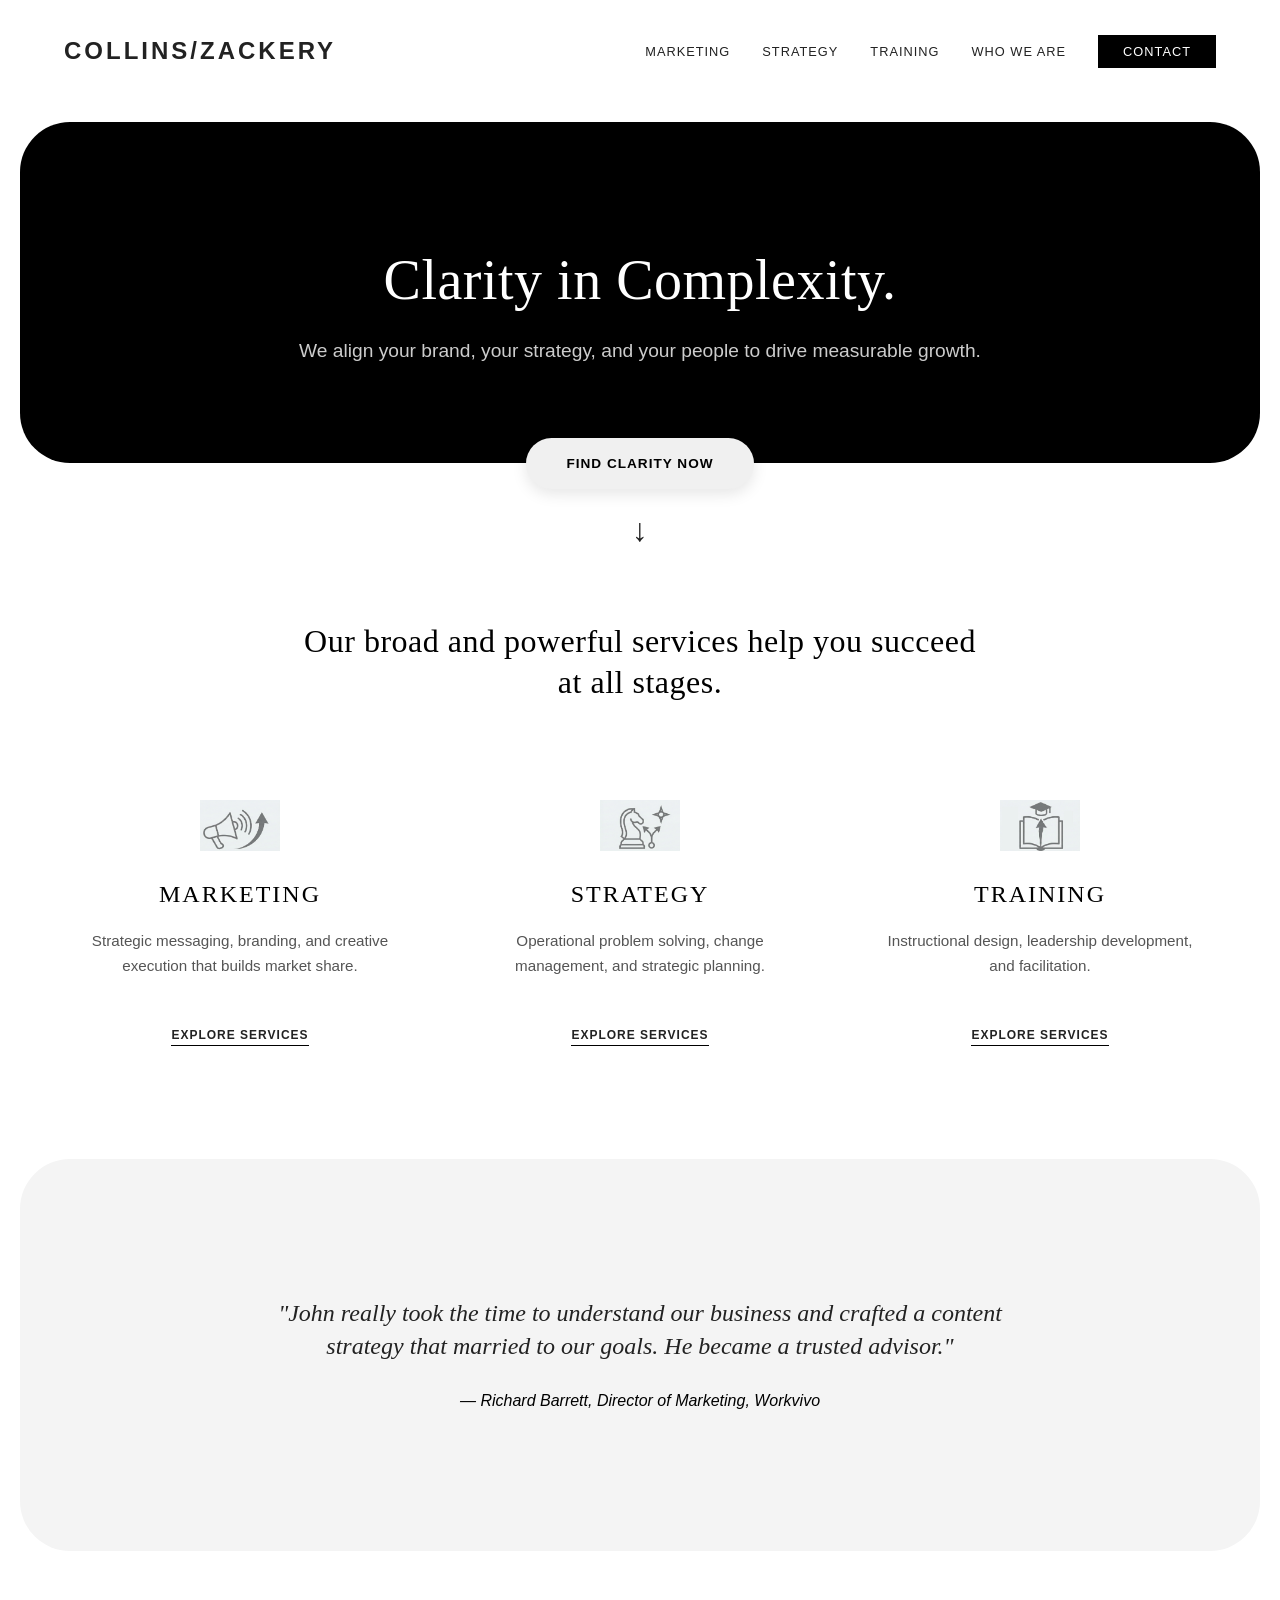
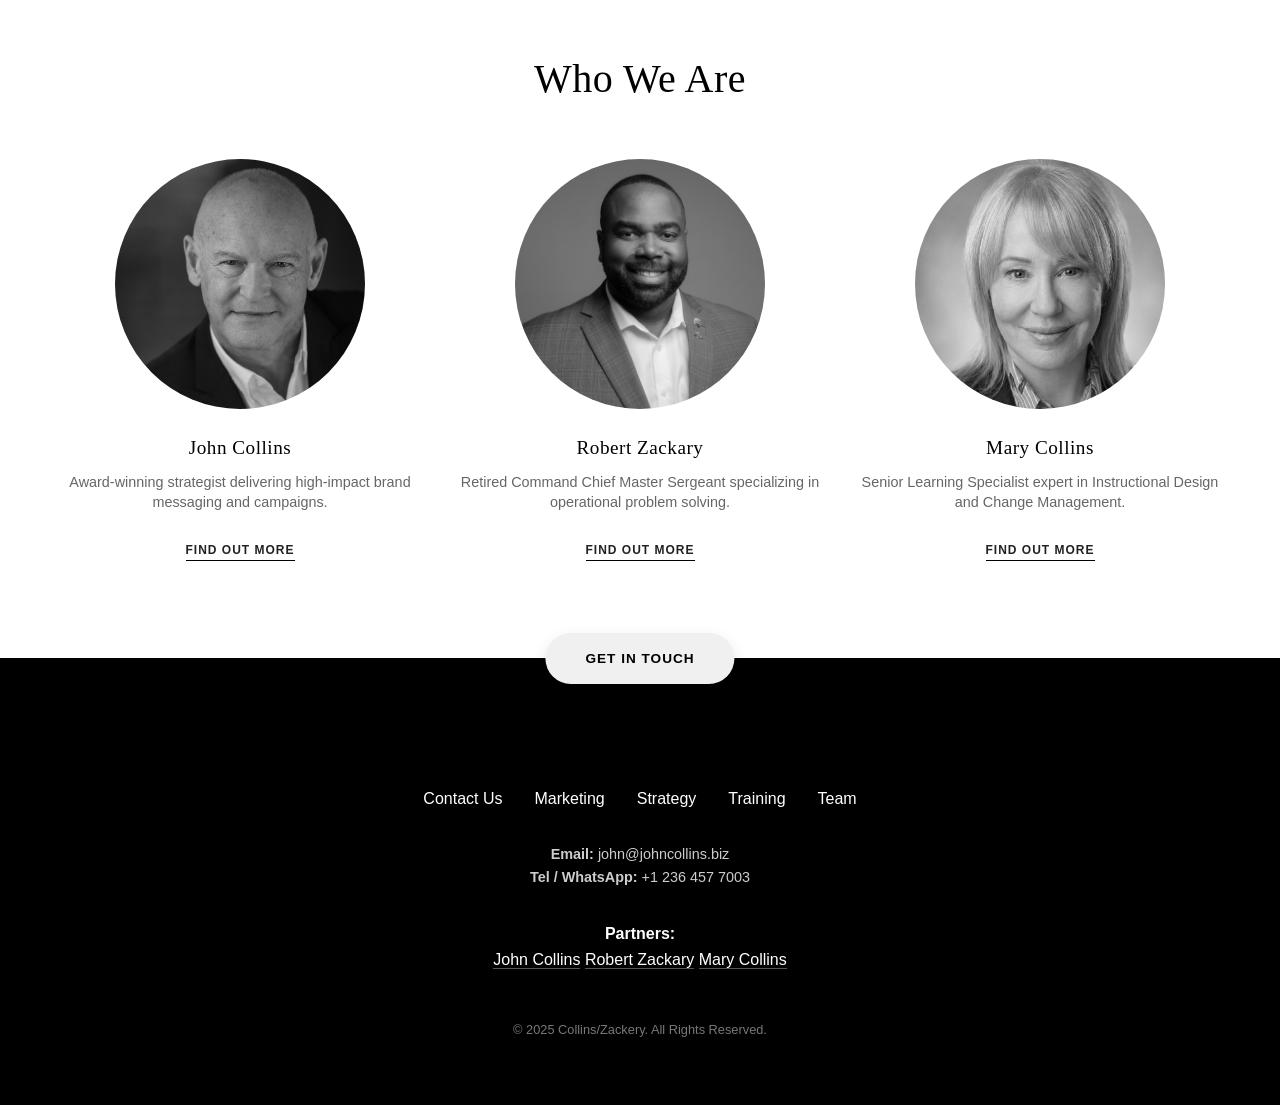
==== index.html @ 4fb25810 "Add files via upload" ====
<!DOCTYPE html>
<html lang="en">
<head>
    <meta charset="UTF-8">
    <meta name="viewport" content="width=device-width, initial-scale=1.0">
    <meta name="description" content="Collins/Zackery aligns your brand, strategy, and people to drive measurable growth. Expert Marketing, Strategy, and Training consultants.">
    <title>Collins/Zackery | Home</title>
    <link rel="stylesheet" href="style.css">
</head>
<body>

    <nav>
        <a href="index.html" class="logo">Collins/Zackery</a>
        <ul class="nav-links">
            <li><a href="marketing.html">Marketing</a></li>
            <li><a href="strategy.html">Strategy</a></li>
            <li><a href="training.html">Training</a></li>
            <li><a href="about.html">Who We Are</a></li>
            <li><a href="contact.html" class="btn-nav">Contact</a></li>
        </ul>
    </nav>

    <main>
        
        <header class="hero">
            <h1>Clarity in Complexity.</h1>
            <p class="hero-sub">We align your brand, your strategy, and your people to drive measurable growth.</p>
        </header>

        <div class="pill-container">
            <div class="pill-divider">Find Clarity Now</div>
            <div class="arrow-down">&darr;</div>
        </div>

        <h3 class="section-intro">Our broad and powerful services help you succeed at all stages.</h3>

        <section class="three-doors">
            <div class="door">
                <img src="marketing icon.jpg" alt="Marketing Services">
                <h3>Marketing</h3>
                <p>Strategic messaging, branding, and creative execution that builds market share.</p>
                <a href="marketing.html" class="btn-link">Explore Services</a>
            </div>
            <div class="door">
                <img src="strategy icon.jpg" alt="Strategic Services">
                <h3>Strategy</h3>
                <p>Operational problem solving, change management, and strategic planning.</p>
                <a href="strategy.html" class="btn-link">Explore Services</a>
            </div>
            <div class="door">
                <img src="training icon.jpg" alt="Training Services">
                <h3>Training</h3>
                <p>Instructional design, leadership development, and facilitation.</p>
                <a href="training.html" class="btn-link">Explore Services</a>
            </div>
        </section>

        <section class="testimonials">
            <div class="testimonial-container">
                <div class="testimonial-slide active">
                    <div class="quote">"John really took the time to understand our business and crafted a content strategy that married to our goals. He became a trusted advisor."</div>
                    <cite>— Richard Barrett, Director of Marketing, Workvivo</cite>
                </div>
                <div class="testimonial-slide">
                    <div class="quote">"John and his team did the impossible... He completed 6 months of work in just a few weeks. FAR beyond our wildest expectations!"</div>
                    <cite>— Stephen Andersen, CEO FGR8</cite>
                </div>
                <div class="testimonial-slide">
                    <div class="quote">"Amazingly effective... presented leadership in ways never explained to me before. I would love to experience it all over again!"</div>
                    <cite>— Justin P., Founder</cite>
                </div>
            </div>
        </section>

        <section class="team-home">
            <h2>Who We Are</h2>
            <div class="team-grid">
                
                <div class="team-member">
                    <img src="john headshot.jpg" alt="John Collins">
                    <h3>John Collins</h3>
                    <p>Award-winning strategist delivering high-impact brand messaging and campaigns.</p>
                    <a href="about.html" class="btn-link">Find out more</a>
                </div>

                <div class="team-member">
                    <img src="zack headshot.png" alt="Robert Zackary">
                    <h3>Robert Zackary</h3>
                    <p>Retired Command Chief Master Sergeant specializing in operational problem solving.</p>
                    <a href="about.html" class="btn-link">Find out more</a>
                </div>

                <div class="team-member">
                    <img src="mary headshot.jpg" alt="Mary Collins">
                    <h3>Mary Collins</h3>
                    <p>Senior Learning Specialist expert in Instructional Design and Change Management.</p>
                    <a href="about.html" class="btn-link">Find out more</a>
                </div>

            </div>
        </section>

        <script>
            let slideIndex = 0;
            const slides = document.querySelectorAll(".testimonial-slide");
            function showSlides() {
                slides.forEach(slide => slide.classList.remove("active"));
                slideIndex++;
                if (slideIndex > slides.length) {slideIndex = 1}
                slides[slideIndex - 1].classList.add("active");
                setTimeout(showSlides, 5000); 
            }
            if(slides.length > 0) { setTimeout(showSlides, 5000); }
        </script>

    </main>

    <div class="footer-wrapper">
        <a href="contact.html" class="pill-divider pill-bottom">Get in Touch</a>
        
        <footer>
            <div class="footer-links">
                <a href="contact.html">Contact Us</a>
                <a href="marketing.html">Marketing</a>
                <a href="strategy.html">Strategy</a>
                <a href="training.html">Training</a>
                <a href="about.html">Team</a>
            </div>

            <div class="contact-info">
                <p><strong>Email:</strong> <a href="mailto:john@johncollins.biz">john@johncollins.biz</a></p>
                <p><strong>Tel / WhatsApp:</strong> +1 236 457 7003</p>
            </div>

            <div class="partners-list">
                <strong>Partners:</strong><br>
                <a href="https://www.linkedin.com/in/iamjdcollins/" target="_blank" rel="noopener noreferrer">John Collins</a>
                <a href="https://www.linkedin.com/in/robertlzackeryiii/" target="_blank" rel="noopener noreferrer">Robert Zackary</a>
                <a href="https://www.linkedin.com/in/collins4learning/" target="_blank" rel="noopener noreferrer">Mary Collins</a>
            </div>

            <p class="copyright">&copy; 2025 Collins/Zackery. All Rights Reserved.</p>
        </footer>
    </div>

</body>
</html>
---- style.css ----
/* COLLINS | ZACKERY - UPDATED DESIGN */

/* 1. Base Styles */
* { box-sizing: border-box; margin: 0; padding: 0; }
body {
    font-family: 'Helvetica Neue', Helvetica, Arial, sans-serif;
    color: #222;
    background-color: #fff;
    line-height: 1.6;
    font-weight: 300;
}
h1, h2, h3, h4 {
    font-family: 'Didot', 'Bodoni MT', serif;
    font-weight: 400;
    color: #000;
    margin-bottom: 1rem;
    letter-spacing: 0.5px;
}
a { text-decoration: none; color: inherit; transition: opacity 0.3s; }
a:hover { opacity: 0.6; }
img { max-width: 100%; display: block; }
ul { list-style: none; }

/* 2. Navigation */
nav {
    display: flex;
    justify-content: space-between;
    align-items: center;
    padding: 2rem 5%;
    background: #fff;
}
.logo { font-size: 1.5rem; letter-spacing: 3px; font-weight: 600; text-transform: uppercase; }
.nav-links { display: flex; gap: 2rem; align-items: center; }
.nav-links a { text-transform: uppercase; font-size: 0.8rem; letter-spacing: 1px; }
.btn-nav { 
    border: 1px solid #000; 
    padding: 0.5rem 1.5rem; 
    background: #000; 
    color: #fff !important; 
}

/* 3. Hero Sections */
.hero {
    padding: 8rem 5% 6rem;
    text-align: center;
    background: #000;
    color: #fff;
    border-radius: 50px;
    margin: 20px 20px 0 20px; /* Removed bottom margin to let pill overlap */
    position: relative;
    z-index: 1;
}
.hero h1 { 
    font-size: 3.5rem; 
    line-height: 1.1; 
    margin-bottom: 1.5rem; 
    color: #fff; 
}
.hero-sub { 
    font-size: 1.2rem; 
    color: #ccc; 
    max-width: 700px; 
    margin: 0 auto; 
}

/* 4. Pill Dividers & Arrow */
.pill-container {
    display: flex;
    flex-direction: column;
    align-items: center;
    margin-top: -25px; /* Pulls the whole container up to straddle the line */
    margin-bottom: 4rem;
    position: relative;
    z-index: 10;
}

.pill-divider {
    background-color: #f0f0f0;
    color: #000;
    font-weight: 700;
    text-transform: uppercase;
    font-size: 0.85rem;
    letter-spacing: 1px;
    padding: 15px 40px;
    border-radius: 50px;
    display: inline-block; 
    box-shadow: 0 5px 15px rgba(0,0,0,0.1);
}

.arrow-down {
    font-size: 2rem;
    color: #222;
    margin-top: 1rem;
    animation: bounce 2s infinite;
}

@keyframes bounce {
    0%, 20%, 50%, 80%, 100% {transform: translateY(0);}
    40% {transform: translateY(-5px);}
    60% {transform: translateY(-3px);}
}

/* 5. Section Intro Line */
.section-intro {
    text-align: center;
    font-size: 2rem; 
    font-family: 'Didot', 'Bodoni MT', serif;
    margin: 0 auto 5rem;
    max-width: 800px;
    padding: 0 5%;
    line-height: 1.3;
}

/* 6. Three Doors (Home) */
.three-doors {
    display: grid;
    grid-template-columns: repeat(3, 1fr);
    gap: 40px; /* Increased gap for better spacing */
    margin: 4rem auto 6rem;
    max-width: 1200px;
    padding: 0 20px;
}
.door {
    background: #fff;
    padding: 1rem;
    text-align: center;
}
.door img {
    margin: 0 auto 1.5rem auto; 
    max-width: 80px; 
    opacity: 0.8;
}
.door h3 { font-size: 1.5rem; text-transform: uppercase; letter-spacing: 2px; margin-bottom: 1rem; }
.door p { font-size: 0.95rem; color: #555; margin-bottom: 2rem; min-height: 60px; }
.btn-link { 
    text-transform: uppercase; font-size: 0.75rem; font-weight: 700; letter-spacing: 1px; 
    border-bottom: 1px solid #000; padding-bottom: 3px; 
}

/* 7. Content Layouts (Service Pages) */
.page-container { max-width: 1100px; margin: 0 auto; padding: 4rem 5%; }
.service-section { 
    display: grid; grid-template-columns: 1fr 1fr; gap: 4rem; margin-bottom: 6rem; align-items: center; 
}
.service-text h2 { font-size: 2.2rem; margin-bottom: 1.5rem; }
.service-list li {
    margin-bottom: 0.8rem; padding-left: 1.5rem; position: relative;
}
.service-list li::before {
    content: "—"; position: absolute; left: 0; color: #999;
}

/* 8. Testimonials */
.testimonials { 
    background: #f4f4f4; 
    color: #000; 
    padding: 6rem 5%; 
    text-align: center; 
    position: relative; 
    border-radius: 50px; 
    margin: 40px 20px 6rem 20px; 
}
.testimonial-container { max-width: 800px; margin: 0 auto; min-height: 200px; display: flex; align-items: center; justify-content: center; }
.testimonial-slide { display: none; animation: fadeEffect 1s; }
.testimonial-slide.active { display: block; }
.quote { font-size: 1.5rem; font-family: 'Didot', serif; margin-bottom: 1.5rem; font-style: italic; line-height: 1.4; color: #222; }
.cite { font-size: 0.8rem; text-transform: uppercase; letter-spacing: 2px; opacity: 0.7; display: block; margin-top: 1rem; color: #000; }

@keyframes fadeEffect {
    from {opacity: 0;} to {opacity: 1;}
}

/* 9. Team Preview Section (Home) */
.team-home {
    text-align: center;
    max-width: 1200px;
    margin: 0 auto 4rem;
    padding: 0 20px;
}
.team-home h2 { font-size: 2.5rem; margin-bottom: 3rem; }
.team-grid {
    display: grid;
    grid-template-columns: repeat(3, 1fr);
    gap: 40px;
}
.team-member { text-align: center; }
.team-member img {
    margin: 0 auto 1.5rem;
    height: 250px; /* Fixed height for consistency */
    width: 250px;
    object-fit: cover;
    border-radius: 50%; /* Circular images */
    filter: grayscale(100%); /* Elegant B&W look */
}
.team-member h3 { font-size: 1.2rem; margin-bottom: 0.5rem; }
.team-member p { font-size: 0.9rem; color: #666; margin-bottom: 1.5rem; line-height: 1.4; }

/* 10. Contact Page Form */
.contact-hero { text-align: center; margin-bottom: 3rem; }
.contact-form { max-width: 600px; margin: 0 auto; }
.form-group { margin-bottom: 1.5rem; }
.form-group label { display: block; margin-bottom: 0.5rem; font-size: 0.8rem; text-transform: uppercase; letter-spacing: 1px; }
.form-group input, .form-group textarea {
    width: 100%; padding: 1rem; border: 1px solid #ddd; font-family: inherit; font-size: 1rem;
}
.form-group textarea { height: 150px; resize: vertical; }
.btn-submit {
    background: #000; color: #fff; border: none; padding: 1rem 3rem; cursor: pointer;
    text-transform: uppercase; letter-spacing: 2px; font-size: 0.9rem; transition: background 0.3s;
}
.btn-submit:hover { background: #333; }

/* 11. Footer & Bottom Pill */
/* Container to hold pill and footer together */
.footer-wrapper {
    position: relative;
    margin-top: 6rem;
}
.pill-bottom {
    position: absolute;
    top: -25px; /* Pulls it up exactly half its height */
    left: 50%;
    transform: translateX(-50%);
    z-index: 10;
}
footer { 
    padding: 6rem 5% 4rem; /* Increased top padding to clear pill */
    background: #000; 
    color: #fff; 
    text-align: center; 
}
.footer-links { display: flex; justify-content: center; gap: 2rem; margin: 2rem 0; }
.footer-links a { color: #fff; }
.contact-info { margin: 2rem 0; font-size: 0.9rem; color: #ccc; }
.partners-list a { color: #fff; border-bottom: 1px solid #555; }
.copyright { font-size: 0.8rem; color: #777; margin-top: 3rem; }

/* Mobile */
@media (max-width: 768px) {
    .hero h1 { font-size: 2.5rem; }
    .three-doors, .service-section, .team-grid { grid-template-columns: 1fr; }
    nav { flex-direction: column; padding: 1rem; }
    .nav-links { display: flex; flex-direction: column; gap: 1rem; margin-top: 1rem; width: 100%; text-align: center; }
    .pill-divider { padding: 12px 30px; font-size: 0.75rem; }
    .hero { margin: 20px 10px 0 10px; }
}
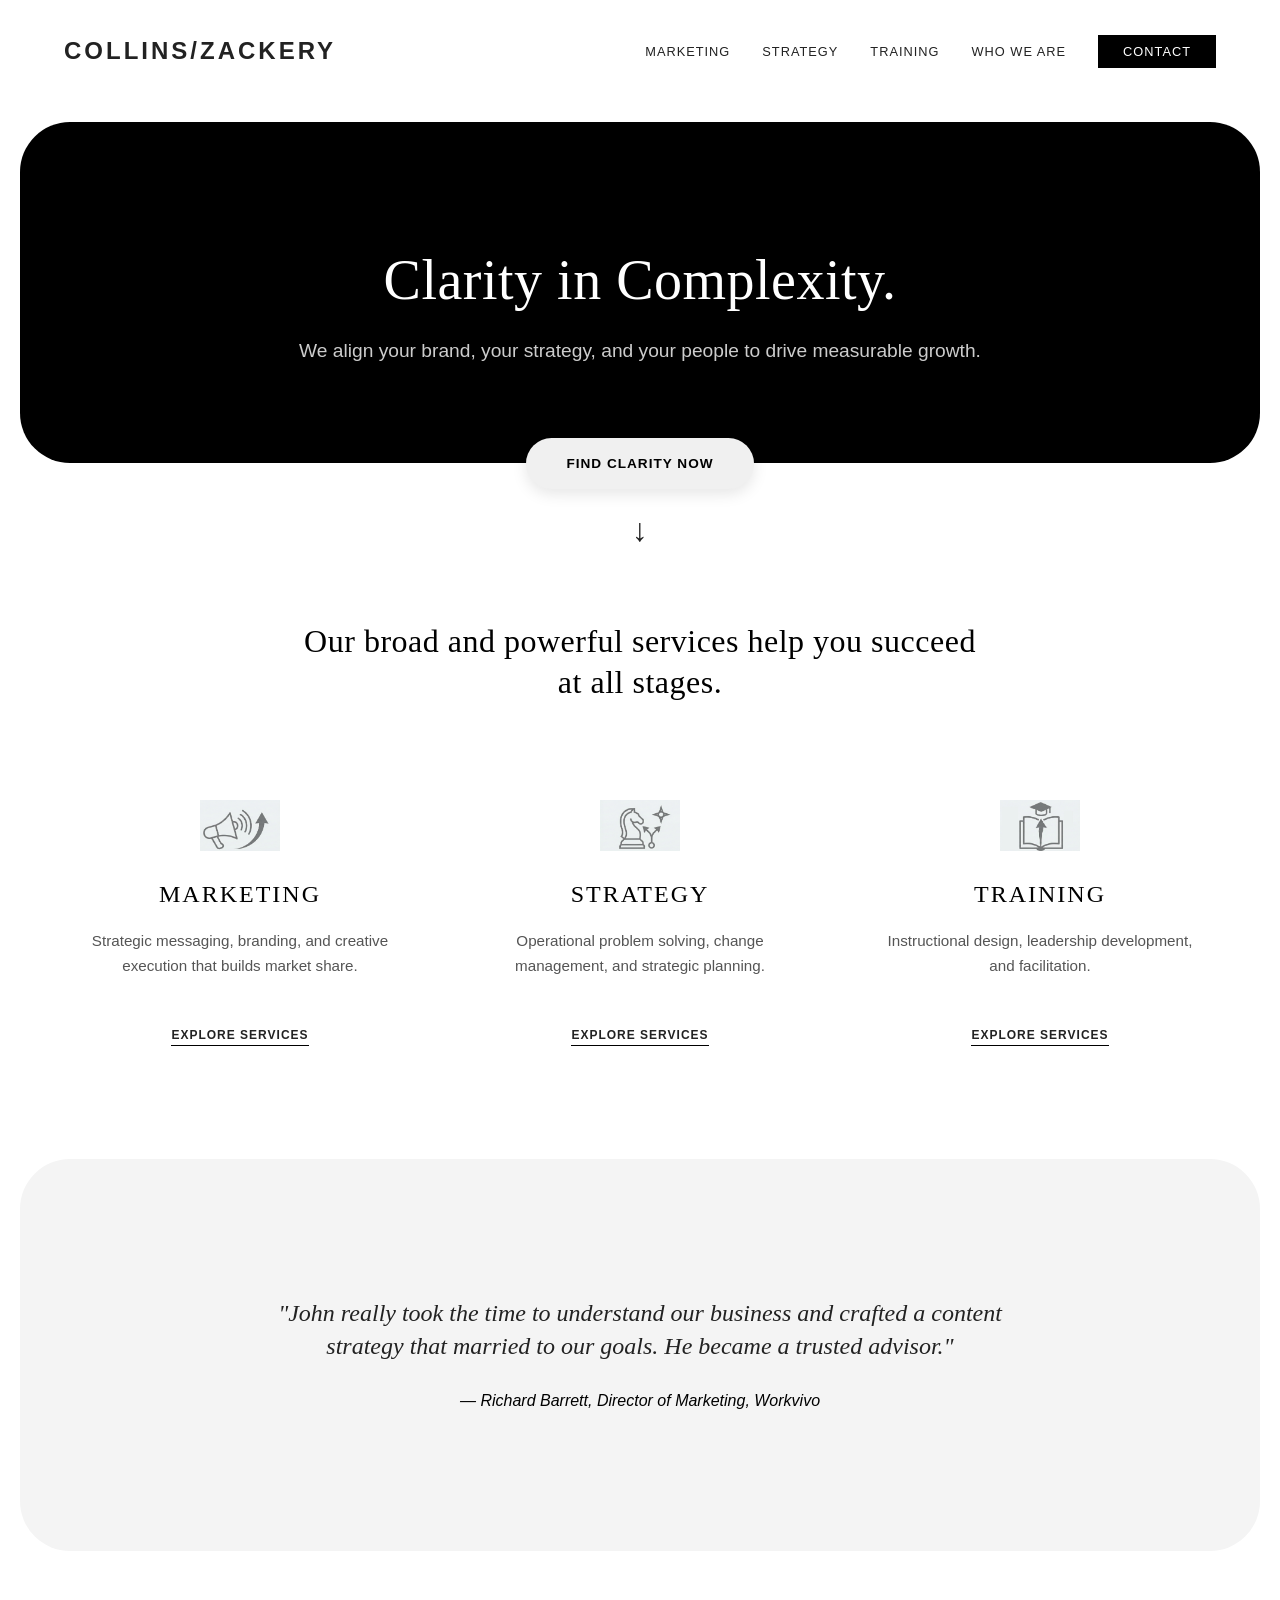
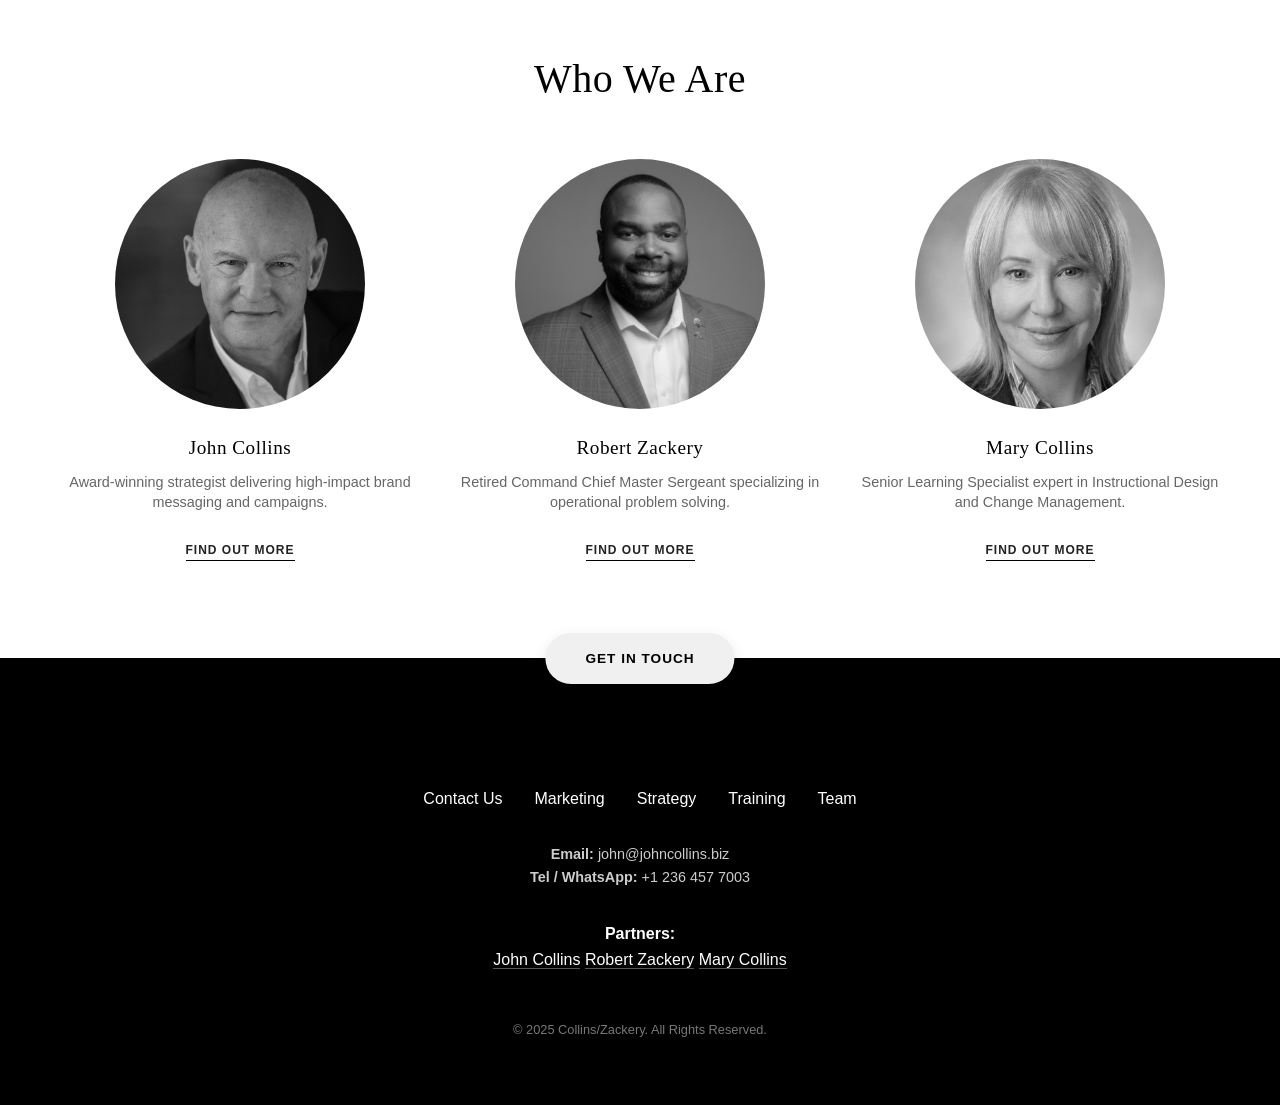
==== commit 06b0b6ce: "Add files via upload" ====
--- a/index.html
+++ b/index.html
@@ -84,8 +84,8 @@
                 </div>
 
                 <div class="team-member">
-                    <img src="zack headshot.png" alt="Robert Zackary">
-                    <h3>Robert Zackary</h3>
+                    <img src="zack headshot.png" alt="Robert Zackery">
+                    <h3>Robert Zackery</h3>
                     <p>Retired Command Chief Master Sergeant specializing in operational problem solving.</p>
                     <a href="about.html" class="btn-link">Find out more</a>
                 </div>
@@ -135,7 +135,7 @@
             <div class="partners-list">
                 <strong>Partners:</strong><br>
                 <a href="https://www.linkedin.com/in/iamjdcollins/" target="_blank" rel="noopener noreferrer">John Collins</a>
-                <a href="https://www.linkedin.com/in/robertlzackeryiii/" target="_blank" rel="noopener noreferrer">Robert Zackary</a>
+                <a href="https://www.linkedin.com/in/robertlzackeryiii/" target="_blank" rel="noopener noreferrer">Robert Zackery</a>
                 <a href="https://www.linkedin.com/in/collins4learning/" target="_blank" rel="noopener noreferrer">Mary Collins</a>
             </div>
 
--- a/style.css
+++ b/style.css
@@ -45,8 +45,8 @@
     text-align: center;
     background: #000;
     color: #fff;
-    border-radius: 50px;
-    margin: 20px 20px 0 20px; /* Removed bottom margin to let pill overlap */
+    border-radius: 50px; /* Rounded Corners */
+    margin: 20px 20px 0 20px;
     position: relative;
     z-index: 1;
 }
@@ -68,7 +68,7 @@
     display: flex;
     flex-direction: column;
     align-items: center;
-    margin-top: -25px; /* Pulls the whole container up to straddle the line */
+    margin-top: -25px;
     margin-bottom: 4rem;
     position: relative;
     z-index: 10;
@@ -115,7 +115,7 @@
 .three-doors {
     display: grid;
     grid-template-columns: repeat(3, 1fr);
-    gap: 40px; /* Increased gap for better spacing */
+    gap: 40px;
     margin: 4rem auto 6rem;
     max-width: 1200px;
     padding: 0 20px;
@@ -150,15 +150,15 @@
     content: "—"; position: absolute; left: 0; color: #999;
 }
 
-/* 8. Testimonials */
+/* 8. Testimonials (UPDATED: Rounded Corners) */
 .testimonials { 
     background: #f4f4f4; 
     color: #000; 
     padding: 6rem 5%; 
     text-align: center; 
     position: relative; 
-    border-radius: 50px; 
-    margin: 40px 20px 6rem 20px; 
+    border-radius: 50px; /* MATCHES HERO */
+    margin: 40px 20px 6rem 20px; /* Margins ensure corners are visible */
 }
 .testimonial-container { max-width: 800px; margin: 0 auto; min-height: 200px; display: flex; align-items: center; justify-content: center; }
 .testimonial-slide { display: none; animation: fadeEffect 1s; }
@@ -186,11 +186,11 @@
 .team-member { text-align: center; }
 .team-member img {
     margin: 0 auto 1.5rem;
-    height: 250px; /* Fixed height for consistency */
+    height: 250px;
     width: 250px;
     object-fit: cover;
-    border-radius: 50%; /* Circular images */
-    filter: grayscale(100%); /* Elegant B&W look */
+    border-radius: 50%;
+    filter: grayscale(100%);
 }
 .team-member h3 { font-size: 1.2rem; margin-bottom: 0.5rem; }
 .team-member p { font-size: 0.9rem; color: #666; margin-bottom: 1.5rem; line-height: 1.4; }
@@ -211,20 +211,19 @@
 .btn-submit:hover { background: #333; }
 
 /* 11. Footer & Bottom Pill */
-/* Container to hold pill and footer together */
 .footer-wrapper {
     position: relative;
     margin-top: 6rem;
 }
 .pill-bottom {
     position: absolute;
-    top: -25px; /* Pulls it up exactly half its height */
+    top: -25px;
     left: 50%;
     transform: translateX(-50%);
     z-index: 10;
 }
 footer { 
-    padding: 6rem 5% 4rem; /* Increased top padding to clear pill */
+    padding: 6rem 5% 4rem;
     background: #000; 
     color: #fff; 
     text-align: center; 
@@ -242,5 +241,7 @@
     nav { flex-direction: column; padding: 1rem; }
     .nav-links { display: flex; flex-direction: column; gap: 1rem; margin-top: 1rem; width: 100%; text-align: center; }
     .pill-divider { padding: 12px 30px; font-size: 0.75rem; }
+    /* Ensure margins on mobile allow rounding to be visible */
     .hero { margin: 20px 10px 0 10px; }
+    .testimonials { margin: 40px 10px 6rem 10px; }
 }
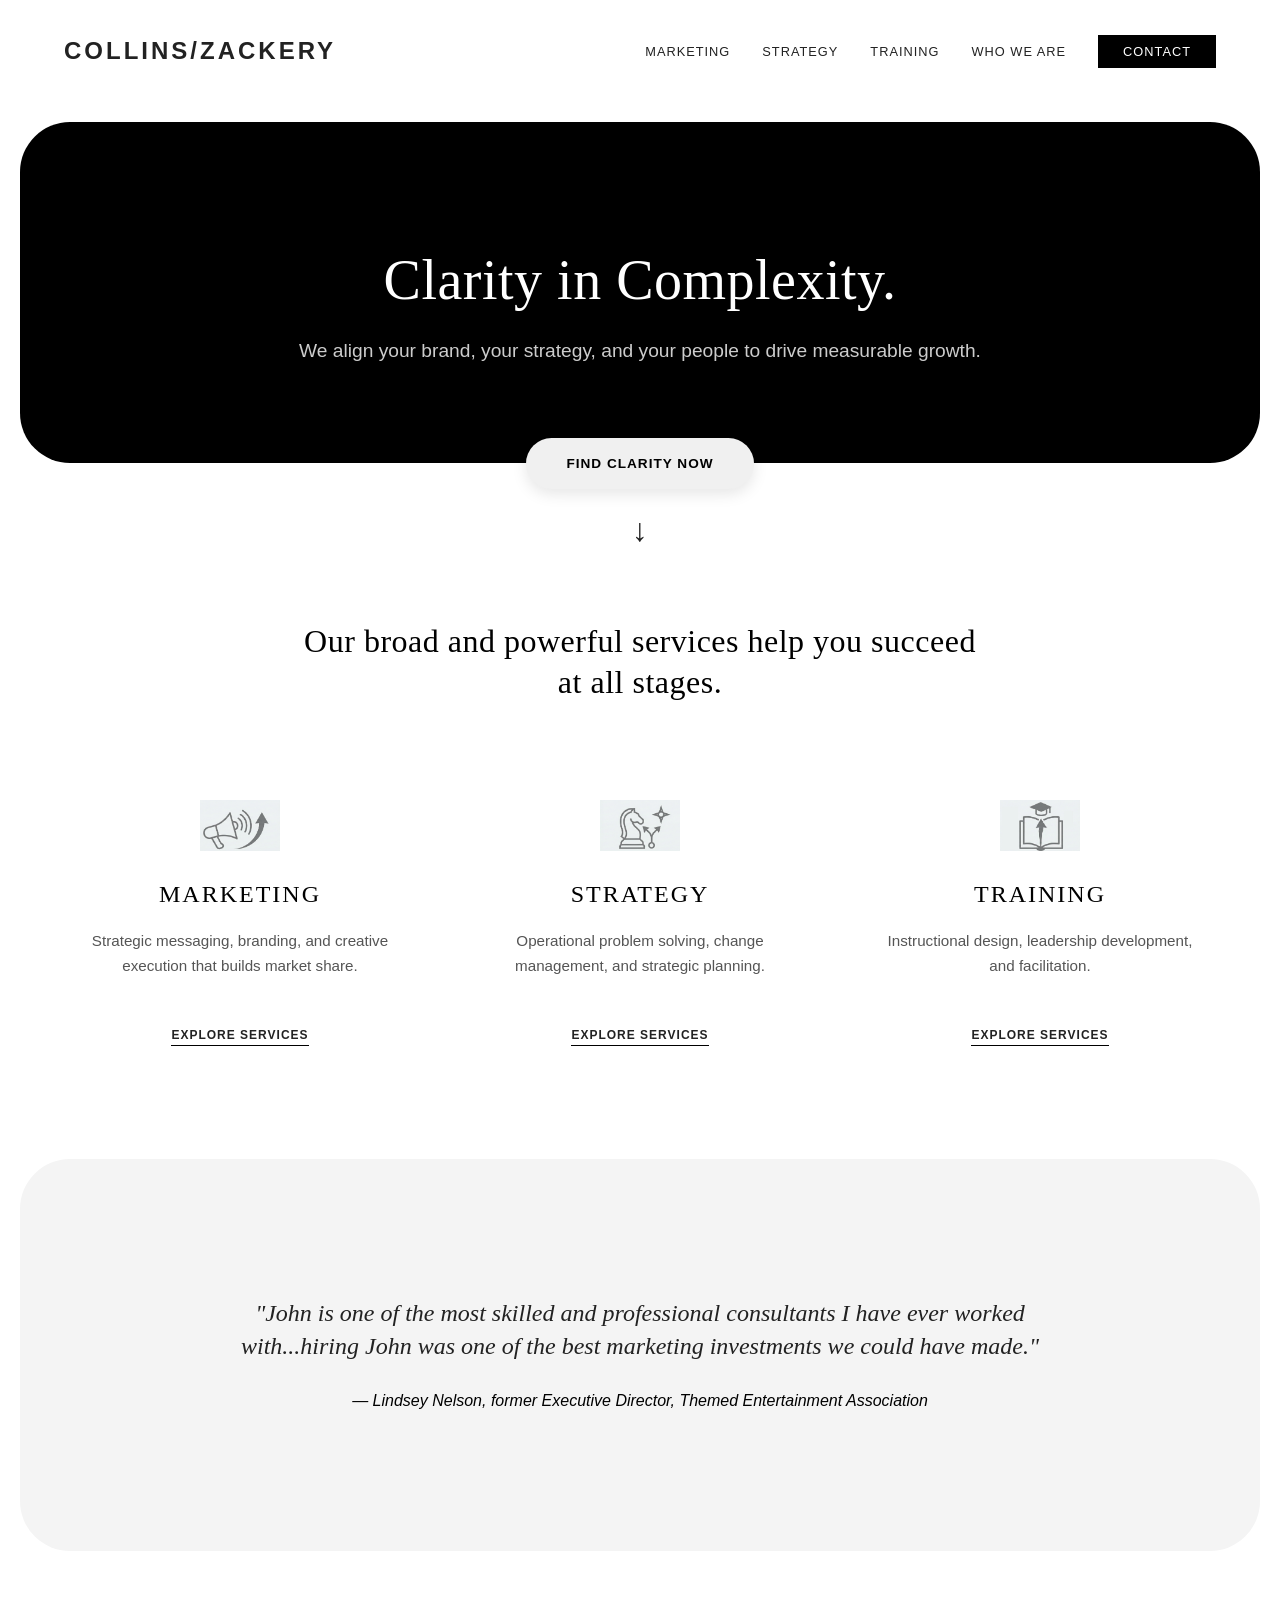
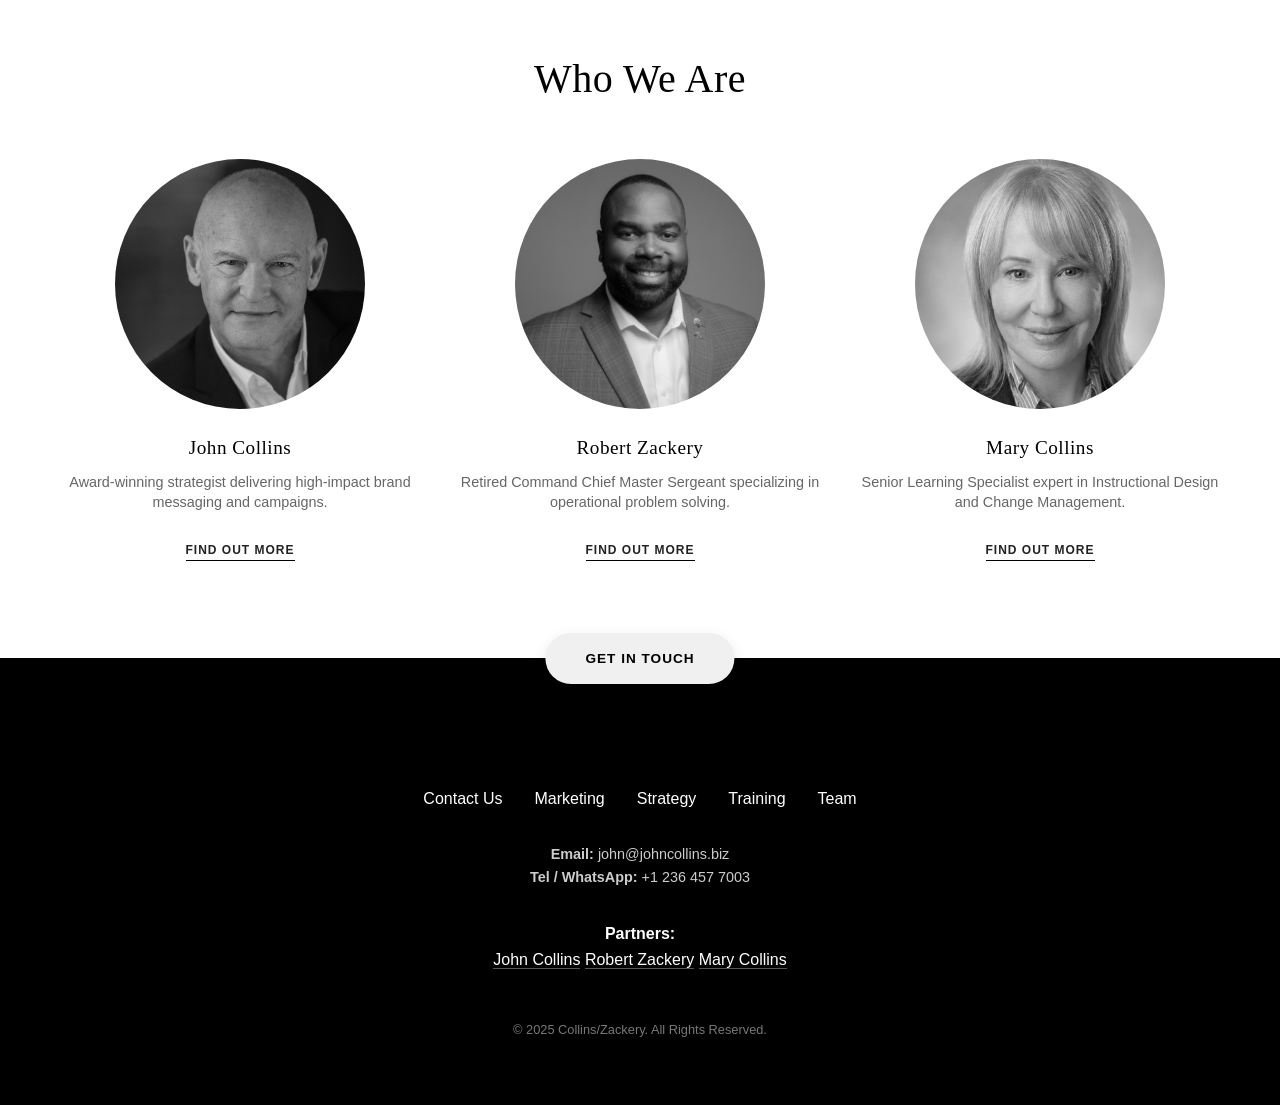
==== commit 0f3bc1f8: "Add files via upload" ====
--- a/index.html
+++ b/index.html
@@ -58,17 +58,54 @@
         <section class="testimonials">
             <div class="testimonial-container">
                 <div class="testimonial-slide active">
-                    <div class="quote">"John really took the time to understand our business and crafted a content strategy that married to our goals. He became a trusted advisor."</div>
-                    <cite>— Richard Barrett, Director of Marketing, Workvivo</cite>
+                    <div class="quote">"John is one of the most skilled and professional consultants I have ever worked with...hiring John was one of the best marketing investments we could have made."</div>
+                    <cite>— Lindsey Nelson, former Executive Director, Themed Entertainment Association</cite>
                 </div>
                 <div class="testimonial-slide">
-                    <div class="quote">"John and his team did the impossible... He completed 6 months of work in just a few weeks. FAR beyond our wildest expectations!"</div>
+                    <div class="quote">"John and his team did the impossible for us on our branding and launch of FGR8 for IAAPA 2024. He literally completed 6 months of work in just a few weeks, and not only did we hit our targets, but he provided us an AMAZING brand identity and logo - far beyond our wildest expectations!"</div>
                     <cite>— Stephen Andersen, CEO FGR8</cite>
                 </div>
                 <div class="testimonial-slide">
                     <div class="quote">"Amazingly effective... presented leadership in ways never explained to me before. I would love to experience it all over again!"</div>
                     <cite>— Justin P., Founder</cite>
                 </div>
+<div class="testimonial-slide">
+                    <div class="quote">"John's involvement was by far the best investment in our entire brand facelift process."</div>
+                    <cite>— Lars Hartmann, Chief Sales & Creative Officer, HUSS Rides</cite>
+                </div>
+<div class="testimonial-slide">
+                    <div class="quote">"John led several day-long sessions with my team and encouraged us to think bigger about what the Technifex brand and companies stand for ... John was truly inspirational throughout the process." </div>
+                    <cite>— Monty Lunde, Founder/CEO, Technifex</cite>
+                </div>
+<div class="testimonial-slide">
+                    <div class="quote">"Working with John has been an absolute game-changer for our business...we couldn't be happier with the impact he's had on our growth in the Waterpark industry."</div>
+                    <cite>— Tyler Brown, former VP Waterpark Construction, CSM Waterworks</cite>
+                </div>
+<div class="testimonial-slide">
+                    <div class="quote">"A remarkably sharp, fast and witty thinker & strategist, John adds immense value to any business in the entertainment industry and beyond!"</div>
+                    <cite>— Stefan Zwanzger, Founder/Theme Park Guy, themeparX</cite>
+                </div>
+<div class="testimonial-slide">
+                    <div class="quote">"Working with John was a great experience. His efficient approach resulted in strategic messaging that was tailor made for us. We are very pleased with the outcome and would do it again."</div>
+                    <cite>— Roman Rothe, Technical Director, RES Rides</cite>
+                </div>
+<div class="testimonial-slide">
+                    <div class="quote">"I worked with John back at Newbridge and again while I was Chief Product and Marketing Officer at an Ottawa based eHealth company and he is one of the most creative marketing professionals I have ever worked with. I would recommend John to anyone who wants to sort out their marketing (strategic and tactical)."</div>
+                    <cite>— Chad Holliday, VP Product SaaS, CXO Advisor</cite>
+                </div>
+<div class="testimonial-slide">
+                    <div class="quote">"John has been an invaluable asset in shaping our company's marketing strategy, consistently bringing innovative ideas and a fresh perspective to the table. His expertise doesn't stop there—he has also played a pivotal role in crafting and implementing effective commercial strategies for our clients, ensuring their success and growth."</div>
+                    <cite>— Mark Wijman, Managing Director, AEDP</cite>
+                </div>
+<div class="testimonial-slide">
+                    <div class="quote">"John is willing to think big and go beyond the brief to come up with new and interesting approaches to challenges, and has a strong, innate understanding of business, technology and strategy."</div>
+                    <cite>— Robert Hyams, VP Creative, McMillan</cite>
+                </div>
+<div class="testimonial-slide">
+                    <div class="quote">"John Collins has proven to be not only super strategic and a great stylist, he is very fast, accurate and dependable. I almost hate to write this testimonial because I want him all to myself!"</div>
+                    <cite>— Janet Slavin, Business Development, Canadian Construction Association</cite>
+                </div>
+
             </div>
         </section>
 
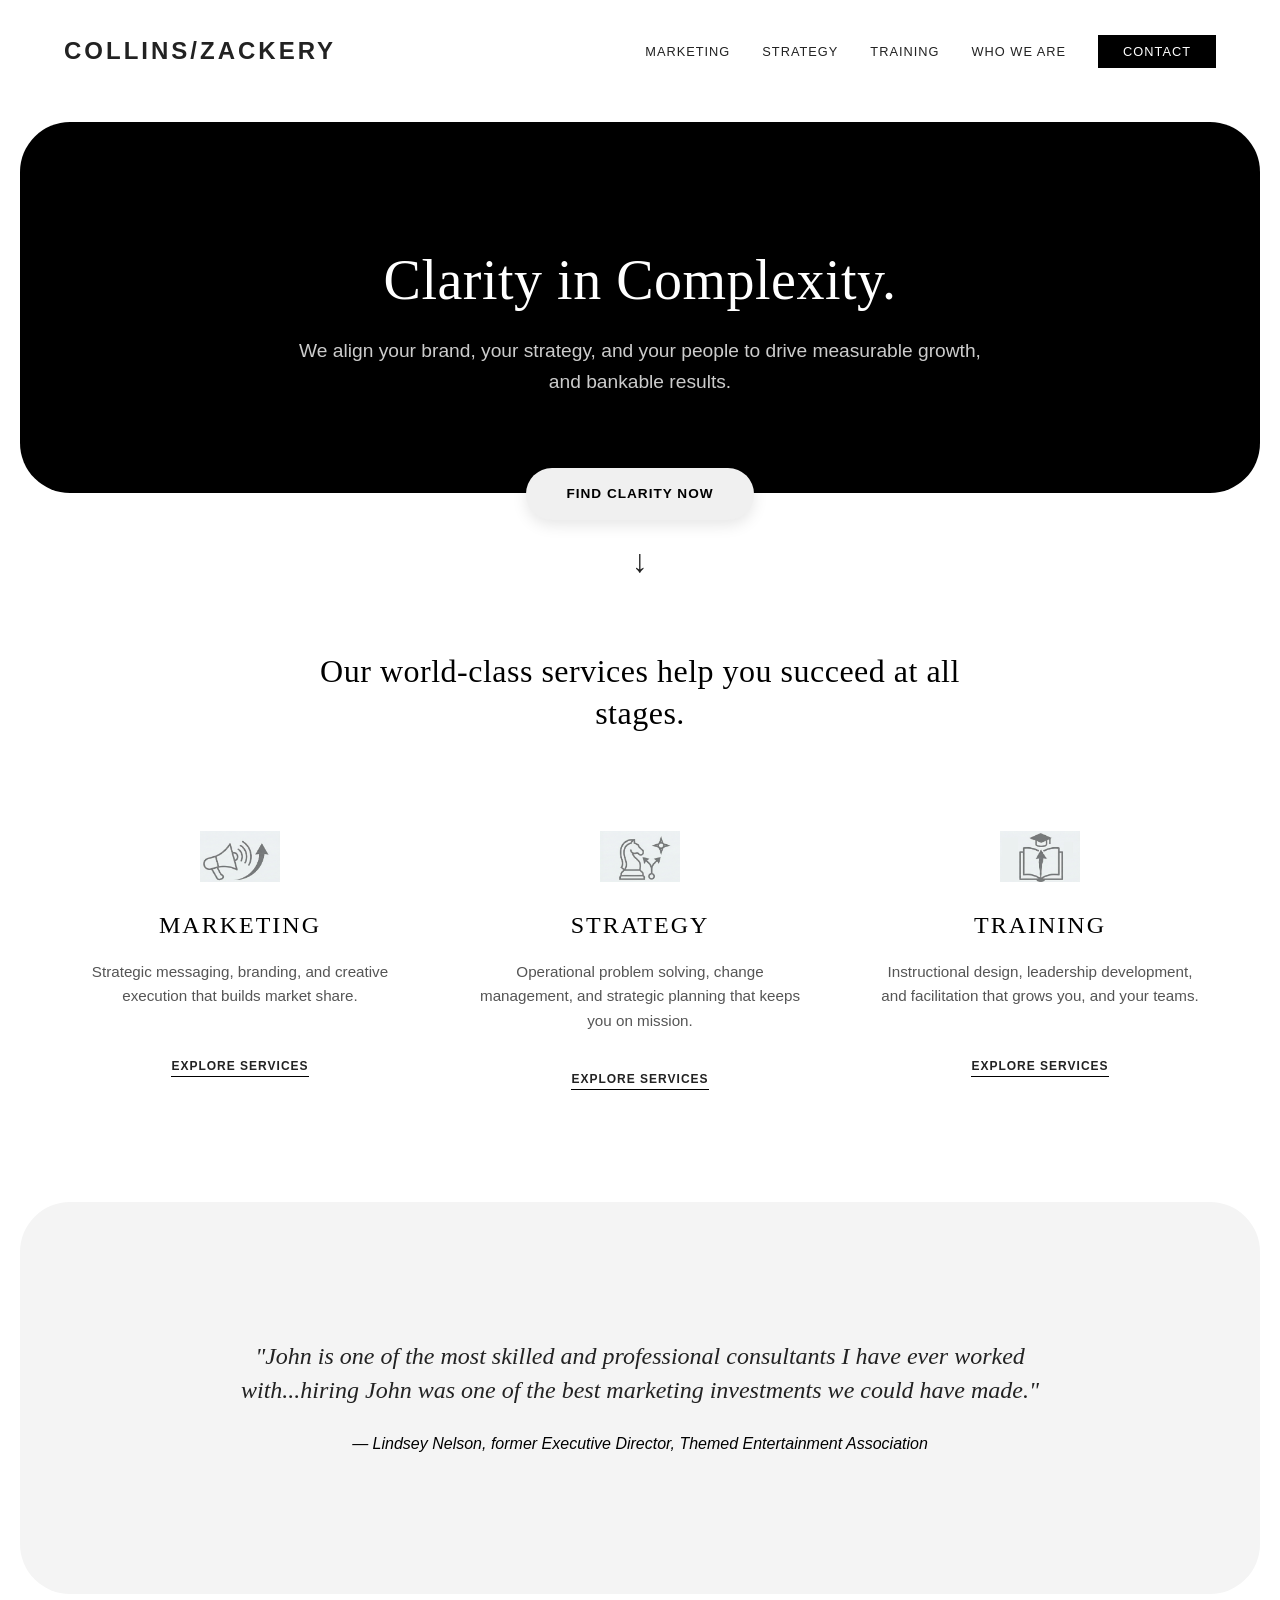
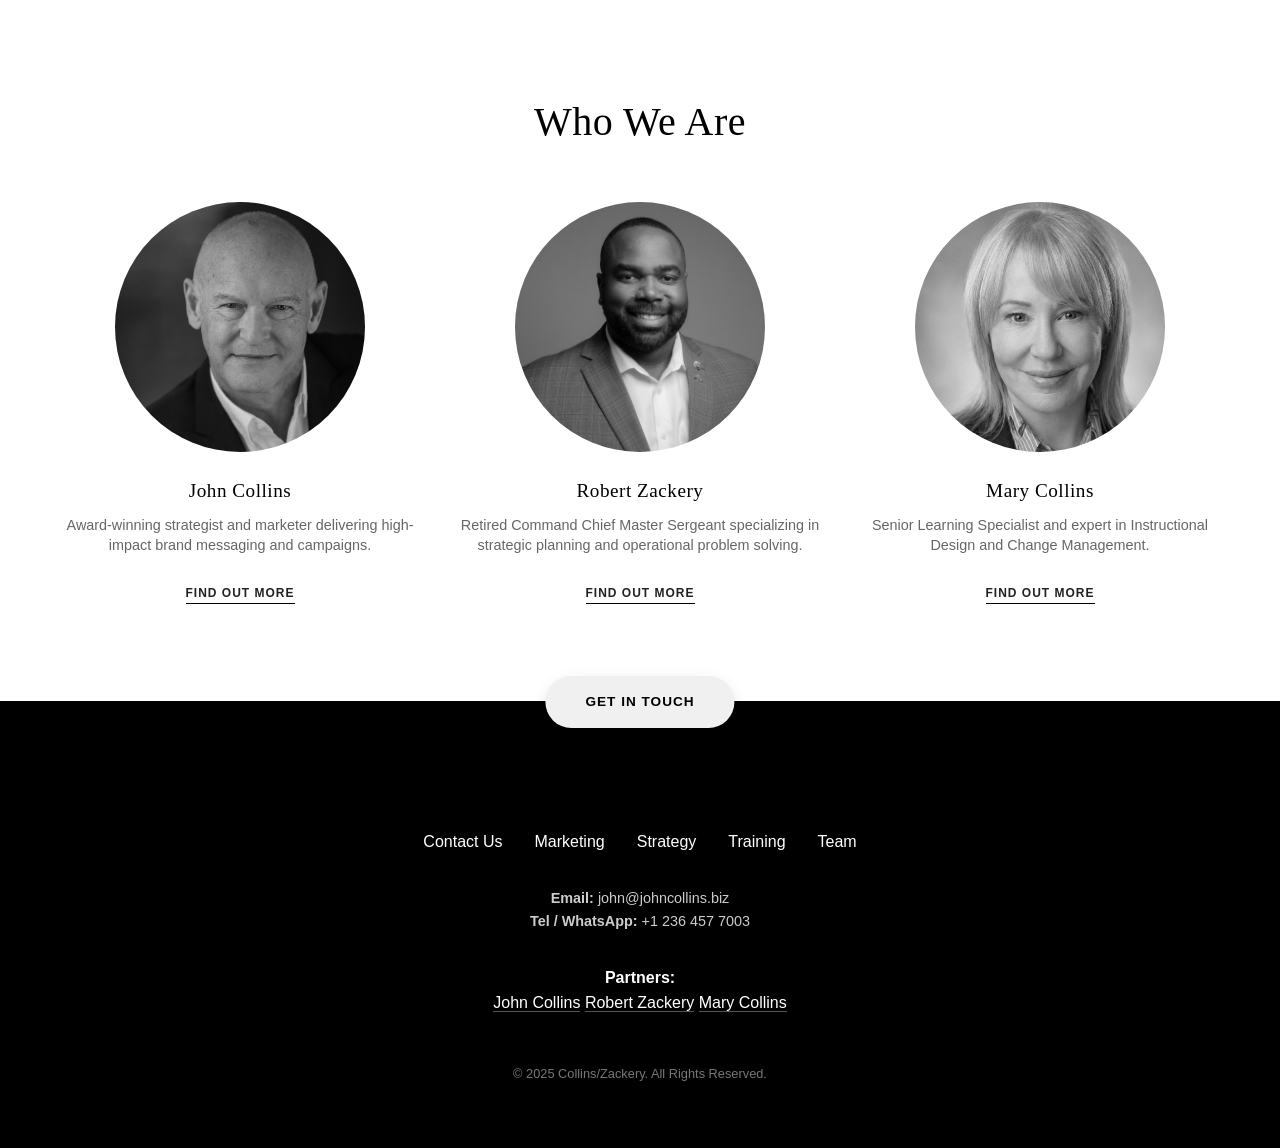
==== commit 905f5865: "Add files via upload" ====
--- a/index.html
+++ b/index.html
@@ -3,7 +3,7 @@
 <head>
     <meta charset="UTF-8">
     <meta name="viewport" content="width=device-width, initial-scale=1.0">
-    <meta name="description" content="Collins/Zackery aligns your brand, strategy, and people to drive measurable growth. Expert Marketing, Strategy, and Training consultants.">
+    <meta name="description" content="Collins/Zackery aligns your brand, strategy, and people to drive measurable growth, and bankable results. Expert Marketing, Strategy, and Training consultants.">
     <title>Collins/Zackery | Home</title>
     <link rel="stylesheet" href="style.css">
 </head>
@@ -24,7 +24,7 @@
         
         <header class="hero">
             <h1>Clarity in Complexity.</h1>
-            <p class="hero-sub">We align your brand, your strategy, and your people to drive measurable growth.</p>
+            <p class="hero-sub">We align your brand, your strategy, and your people to drive measurable growth, and bankable results.</p>
         </header>
 
         <div class="pill-container">
@@ -32,7 +32,7 @@
             <div class="arrow-down">&darr;</div>
         </div>
 
-        <h3 class="section-intro">Our broad and powerful services help you succeed at all stages.</h3>
+        <h3 class="section-intro">Our world-class services help you succeed at all stages.</h3>
 
         <section class="three-doors">
             <div class="door">
@@ -44,13 +44,13 @@
             <div class="door">
                 <img src="strategy icon.jpg" alt="Strategic Services">
                 <h3>Strategy</h3>
-                <p>Operational problem solving, change management, and strategic planning.</p>
+                <p>Operational problem solving, change management, and strategic planning that keeps you on mission.</p>
                 <a href="strategy.html" class="btn-link">Explore Services</a>
             </div>
             <div class="door">
                 <img src="training icon.jpg" alt="Training Services">
                 <h3>Training</h3>
-                <p>Instructional design, leadership development, and facilitation.</p>
+                <p>Instructional design, leadership development, and facilitation that grows you, and your teams.</p>
                 <a href="training.html" class="btn-link">Explore Services</a>
             </div>
         </section>
@@ -62,46 +62,46 @@
                     <cite>— Lindsey Nelson, former Executive Director, Themed Entertainment Association</cite>
                 </div>
                 <div class="testimonial-slide">
-                    <div class="quote">"John and his team did the impossible for us on our branding and launch of FGR8 for IAAPA 2024. He literally completed 6 months of work in just a few weeks, and not only did we hit our targets, but he provided us an AMAZING brand identity and logo - far beyond our wildest expectations!"</div>
+                    <div class="quote">"John and his team did the impossible for us on our branding and launch. He literally completed 6 months of work in just a few weeks, and he provided us an AMAZING brand identity and logo - far beyond our wildest expectations!"</div>
                     <cite>— Stephen Andersen, CEO FGR8</cite>
                 </div>
                 <div class="testimonial-slide">
                     <div class="quote">"Amazingly effective... presented leadership in ways never explained to me before. I would love to experience it all over again!"</div>
                     <cite>— Justin P., Founder</cite>
                 </div>
-<div class="testimonial-slide">
+                <div class="testimonial-slide">
                     <div class="quote">"John's involvement was by far the best investment in our entire brand facelift process."</div>
                     <cite>— Lars Hartmann, Chief Sales & Creative Officer, HUSS Rides</cite>
                 </div>
-<div class="testimonial-slide">
+                <div class="testimonial-slide">
                     <div class="quote">"John led several day-long sessions with my team and encouraged us to think bigger about what the Technifex brand and companies stand for ... John was truly inspirational throughout the process." </div>
                     <cite>— Monty Lunde, Founder/CEO, Technifex</cite>
                 </div>
-<div class="testimonial-slide">
+                <div class="testimonial-slide">
                     <div class="quote">"Working with John has been an absolute game-changer for our business...we couldn't be happier with the impact he's had on our growth in the Waterpark industry."</div>
                     <cite>— Tyler Brown, former VP Waterpark Construction, CSM Waterworks</cite>
                 </div>
-<div class="testimonial-slide">
+                <div class="testimonial-slide">
                     <div class="quote">"A remarkably sharp, fast and witty thinker & strategist, John adds immense value to any business in the entertainment industry and beyond!"</div>
                     <cite>— Stefan Zwanzger, Founder/Theme Park Guy, themeparX</cite>
                 </div>
-<div class="testimonial-slide">
+                <div class="testimonial-slide">
                     <div class="quote">"Working with John was a great experience. His efficient approach resulted in strategic messaging that was tailor made for us. We are very pleased with the outcome and would do it again."</div>
                     <cite>— Roman Rothe, Technical Director, RES Rides</cite>
                 </div>
-<div class="testimonial-slide">
-                    <div class="quote">"I worked with John back at Newbridge and again while I was Chief Product and Marketing Officer at an Ottawa based eHealth company and he is one of the most creative marketing professionals I have ever worked with. I would recommend John to anyone who wants to sort out their marketing (strategic and tactical)."</div>
+                <div class="testimonial-slide">
+                    <div class="quote">"John is one of the most creative marketing professionals I have ever worked with. I would recommend John to anyone who wants to sort out their marketing (strategic and tactical)."</div>
                     <cite>— Chad Holliday, VP Product SaaS, CXO Advisor</cite>
                 </div>
-<div class="testimonial-slide">
-                    <div class="quote">"John has been an invaluable asset in shaping our company's marketing strategy, consistently bringing innovative ideas and a fresh perspective to the table. His expertise doesn't stop there—he has also played a pivotal role in crafting and implementing effective commercial strategies for our clients, ensuring their success and growth."</div>
+                <div class="testimonial-slide">
+                    <div class="quote">"An invaluable asset in shaping our company's marketing strategy, John consistently brings innovative ideas and a fresh perspective to the table, while also helping to craft and implement effective commercial strategies for our clients, ensuring their success and growth."</div>
                     <cite>— Mark Wijman, Managing Director, AEDP</cite>
                 </div>
-<div class="testimonial-slide">
+                <div class="testimonial-slide">
                     <div class="quote">"John is willing to think big and go beyond the brief to come up with new and interesting approaches to challenges, and has a strong, innate understanding of business, technology and strategy."</div>
                     <cite>— Robert Hyams, VP Creative, McMillan</cite>
                 </div>
-<div class="testimonial-slide">
+                <div class="testimonial-slide">
                     <div class="quote">"John Collins has proven to be not only super strategic and a great stylist, he is very fast, accurate and dependable. I almost hate to write this testimonial because I want him all to myself!"</div>
                     <cite>— Janet Slavin, Business Development, Canadian Construction Association</cite>
                 </div>
@@ -114,23 +114,29 @@
             <div class="team-grid">
                 
                 <div class="team-member">
-                    <img src="john headshot.jpg" alt="John Collins">
+                    <a href="about.html">
+                        <img src="john headshot.jpg" alt="John Collins">
+                    </a>
                     <h3>John Collins</h3>
-                    <p>Award-winning strategist delivering high-impact brand messaging and campaigns.</p>
+                    <p>Award-winning strategist and marketer delivering high-impact brand messaging and campaigns.</p>
                     <a href="about.html" class="btn-link">Find out more</a>
                 </div>
 
                 <div class="team-member">
-                    <img src="zack headshot.png" alt="Robert Zackery">
+                    <a href="about.html">
+                        <img src="zack headshot.png" alt="Robert Zackery">
+                    </a>
                     <h3>Robert Zackery</h3>
-                    <p>Retired Command Chief Master Sergeant specializing in operational problem solving.</p>
+                    <p>Retired Command Chief Master Sergeant specializing in strategic planning and operational problem solving.</p>
                     <a href="about.html" class="btn-link">Find out more</a>
                 </div>
 
                 <div class="team-member">
-                    <img src="mary headshot.jpg" alt="Mary Collins">
+                    <a href="about.html">
+                        <img src="mary headshot.jpg" alt="Mary Collins">
+                    </a>
                     <h3>Mary Collins</h3>
-                    <p>Senior Learning Specialist expert in Instructional Design and Change Management.</p>
+                    <p>Senior Learning Specialist and expert in Instructional Design and Change Management.</p>
                     <a href="about.html" class="btn-link">Find out more</a>
                 </div>
 
--- a/style.css
+++ b/style.css
@@ -150,7 +150,7 @@
     content: "—"; position: absolute; left: 0; color: #999;
 }
 
-/* 8. Testimonials (UPDATED: Rounded Corners) */
+/* 8. Testimonials (Rounded) */
 .testimonials { 
     background: #f4f4f4; 
     color: #000; 
@@ -170,7 +170,7 @@
     from {opacity: 0;} to {opacity: 1;}
 }
 
-/* 9. Team Preview Section (Home) */
+/* 9. Team Preview Section (Home) - UPDATED FOR HOVER */
 .team-home {
     text-align: center;
     max-width: 1200px;
@@ -190,8 +190,15 @@
     width: 250px;
     object-fit: cover;
     border-radius: 50%;
-    filter: grayscale(100%);
-}
+    filter: grayscale(100%); /* Start Black & White */
+    transition: filter 0.3s ease; /* Smooth transition */
+}
+/* Mouseover effect: Full Color */
+.team-member img:hover {
+    filter: grayscale(0%);
+    cursor: pointer;
+}
+
 .team-member h3 { font-size: 1.2rem; margin-bottom: 0.5rem; }
 .team-member p { font-size: 0.9rem; color: #666; margin-bottom: 1.5rem; line-height: 1.4; }
 
@@ -241,7 +248,6 @@
     nav { flex-direction: column; padding: 1rem; }
     .nav-links { display: flex; flex-direction: column; gap: 1rem; margin-top: 1rem; width: 100%; text-align: center; }
     .pill-divider { padding: 12px 30px; font-size: 0.75rem; }
-    /* Ensure margins on mobile allow rounding to be visible */
     .hero { margin: 20px 10px 0 10px; }
     .testimonials { margin: 40px 10px 6rem 10px; }
 }
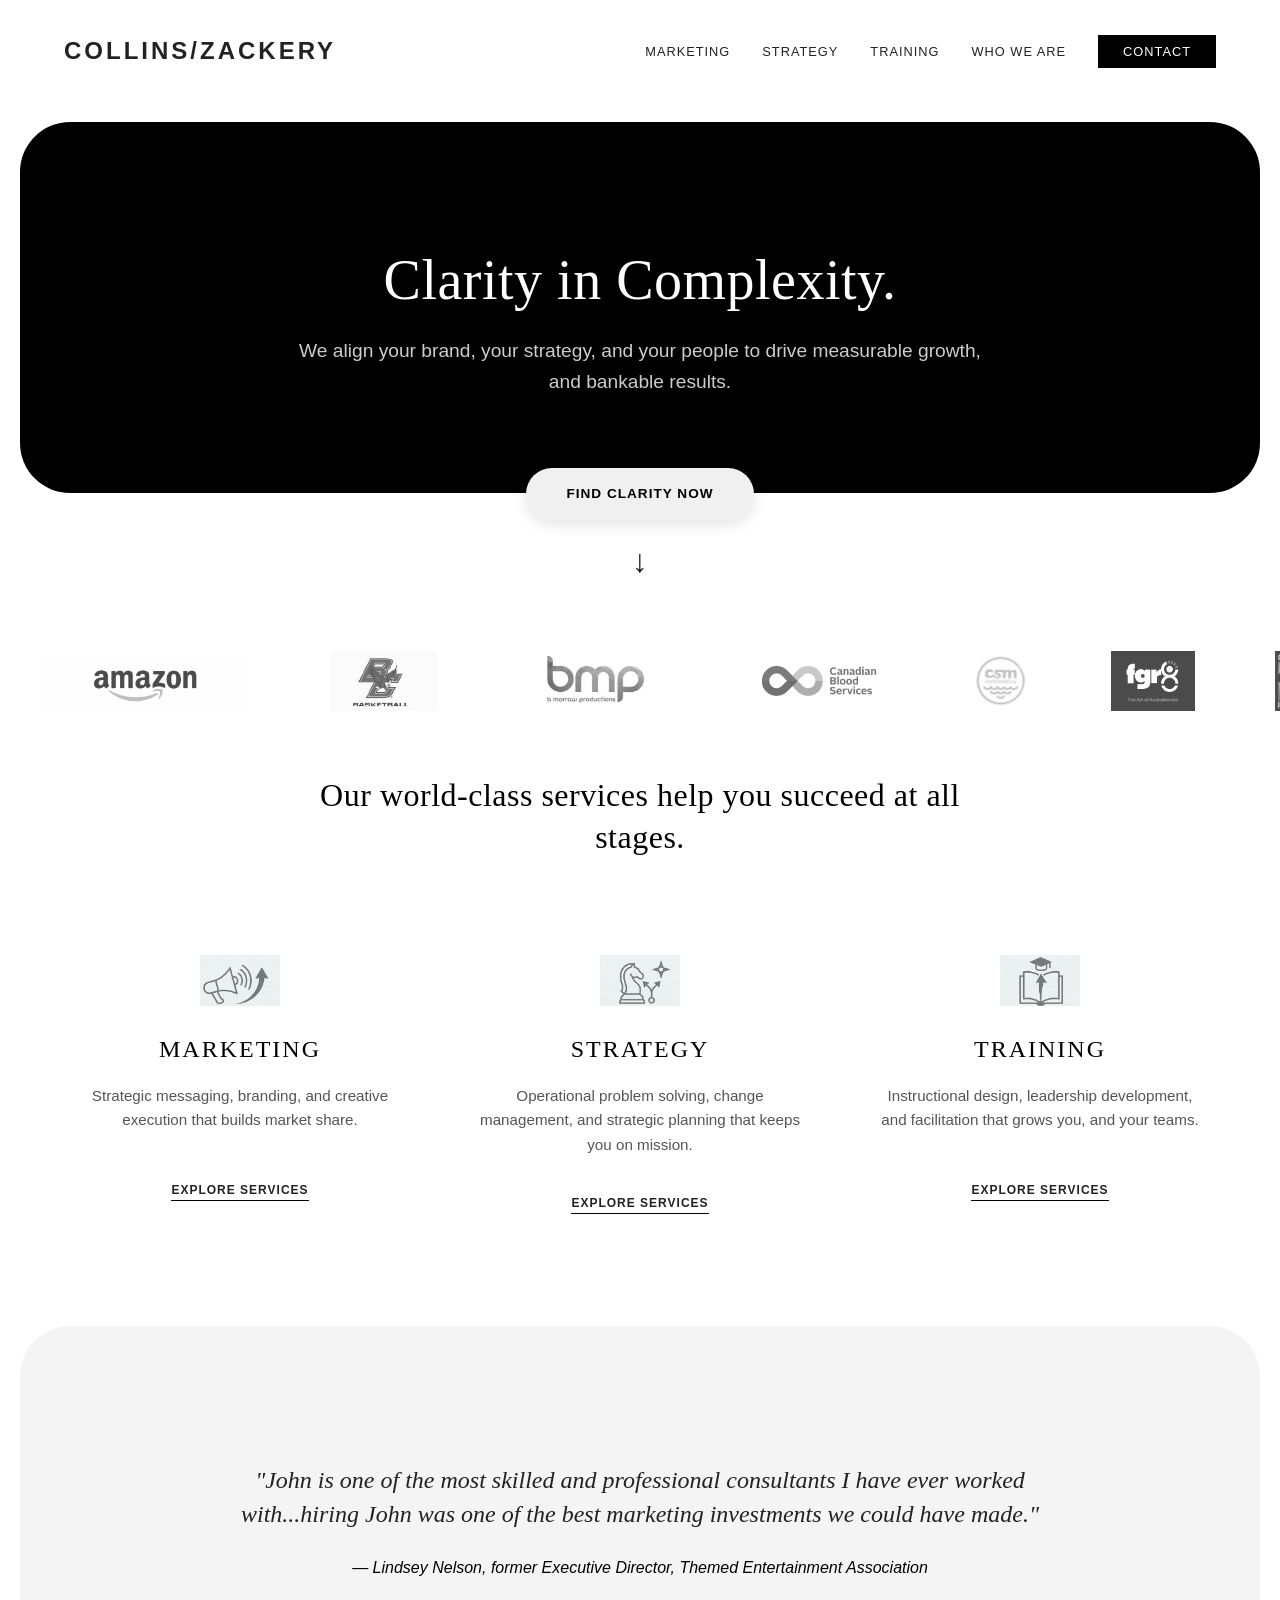
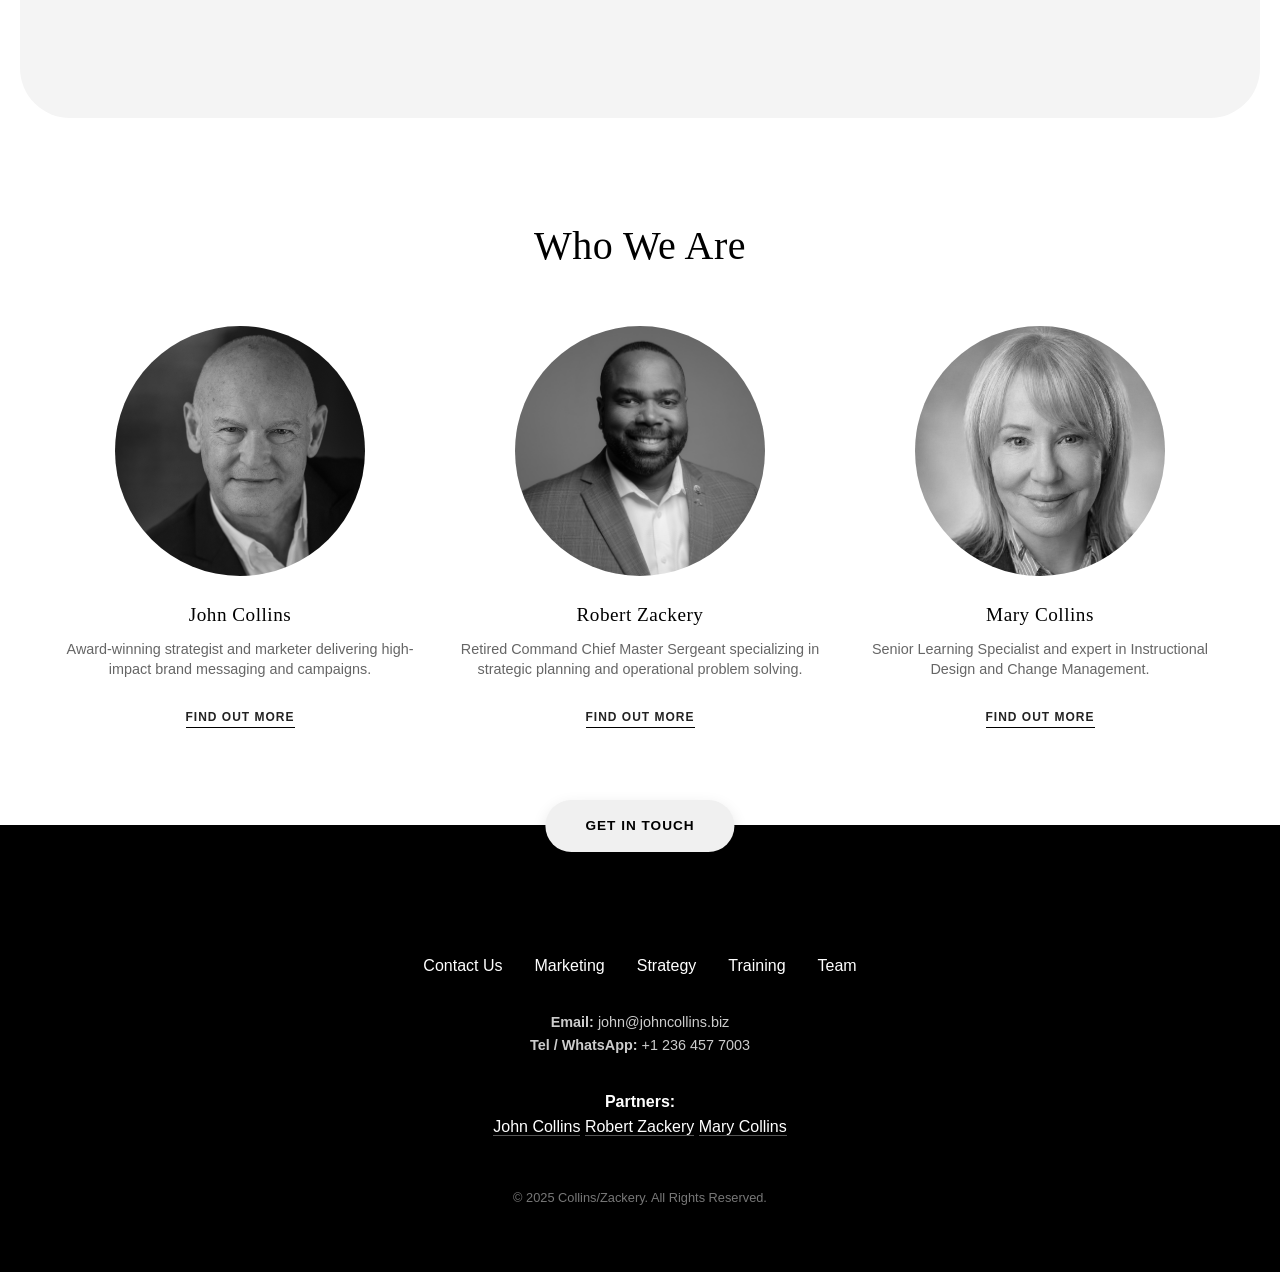
==== commit 56c7dcb2: "Add files via upload" ====
--- a/index.html
+++ b/index.html
@@ -30,6 +30,50 @@
         <div class="pill-container">
             <div class="pill-divider">Find Clarity Now</div>
             <div class="arrow-down">&darr;</div>
+        </div>
+
+        <div class="logo-scroller">
+            <div class="logo-track">
+                <img src="amazon.jpg" alt="Amazon">
+                <img src="bc basketball.jpg" alt="BC Basketball">
+                <img src="bmp.jpeg" alt="BMP">
+                <img src="Canadian_Blood_Services_logo.svg.png" alt="Canadian Blood Services">
+                <img src="csm.jpeg" alt="CSM Waterworks">
+                <img src="fgr8.png" alt="FGR8">
+                <img src="gp color.jpeg" alt="GP Color Imaging">
+                <img src="hendry marine.jpg" alt="Hendry Marine">
+                <img src="huss.jpeg" alt="Huss Park Attractions">
+                <img src="MHC_logo.png" alt="Mental Health Commission">
+                <img src="nav-canada-logo.svg" alt="NAV Canada">
+                <img src="proslide.png" alt="ProSlide">
+                <img src="prsa.jpg" alt="PRSA">
+                <img src="res rides.jpg" alt="RES Rides">
+                <img src="resortx.jpg" alt="ResortX">
+                <img src="tea.jpeg" alt="TEA">
+                <img src="technifex.jpeg" alt="Technifex">
+                <img src="themeparx.jpeg" alt="ThemeparX">
+                <img src="yale.jpg" alt="Yale">
+
+                <img src="amazon.jpg" alt="Amazon">
+                <img src="bc basketball.jpg" alt="BC Basketball">
+                <img src="bmp.jpeg" alt="BMP">
+                <img src="Canadian_Blood_Services_logo.svg.png" alt="Canadian Blood Services">
+                <img src="csm.jpeg" alt="CSM Waterworks">
+                <img src="fgr8.png" alt="FGR8">
+                <img src="gp color.jpeg" alt="GP Color Imaging">
+                <img src="hendry marine.jpg" alt="Hendry Marine">
+                <img src="huss.jpeg" alt="Huss Park Attractions">
+                <img src="MHC_logo.png" alt="Mental Health Commission">
+                <img src="nav-canada-logo.svg" alt="NAV Canada">
+                <img src="proslide.png" alt="ProSlide">
+                <img src="prsa.jpg" alt="PRSA">
+                <img src="res rides.jpg" alt="RES Rides">
+                <img src="resortx.jpg" alt="ResortX">
+                <img src="tea.jpeg" alt="TEA">
+                <img src="technifex.jpeg" alt="Technifex">
+                <img src="themeparx.jpeg" alt="ThemeparX">
+                <img src="yale.jpg" alt="Yale">
+            </div>
         </div>
 
         <h3 class="section-intro">Our world-class services help you succeed at all stages.</h3>
--- a/style.css
+++ b/style.css
@@ -69,7 +69,7 @@
     flex-direction: column;
     align-items: center;
     margin-top: -25px;
-    margin-bottom: 4rem;
+    margin-bottom: 2rem; /* Reduced bottom margin to bring logos closer */
     position: relative;
     z-index: 10;
 }
@@ -100,7 +100,52 @@
     60% {transform: translateY(-3px);}
 }
 
-/* 5. Section Intro Line */
+/* 5. NEW: Scrolling Logo Banner */
+.logo-scroller {
+    width: 100%;
+    overflow: hidden;
+    padding: 2rem 0 4rem;
+    background: #fff;
+    white-space: nowrap;
+    position: relative;
+}
+
+.logo-track {
+    display: flex;
+    align-items: center;
+    width: max-content; /* Allows container to grow with content */
+    animation: scroll 40s linear infinite;
+}
+
+.logo-track img {
+    height: 60px; /* Fixed height for uniformity */
+    width: auto;
+    margin: 0 40px; /* Spacing between logos */
+    filter: grayscale(100%); /* B&W by default */
+    opacity: 0.7;
+    transition: all 0.3s ease;
+    cursor: pointer;
+}
+
+/* Hover Effects */
+.logo-track img:hover {
+    filter: grayscale(0%); /* Color on hover */
+    opacity: 1;
+    transform: scale(1.1); /* Slight pop */
+}
+
+/* Pause scrolling on hover for better viewing */
+.logo-track:hover {
+    animation-play-state: paused;
+}
+
+@keyframes scroll {
+    0% { transform: translateX(0); }
+    100% { transform: translateX(-50%); } /* Moves half way (one set of logos) */
+}
+
+
+/* 6. Section Intro Line */
 .section-intro {
     text-align: center;
     font-size: 2rem; 
@@ -111,7 +156,7 @@
     line-height: 1.3;
 }
 
-/* 6. Three Doors (Home) */
+/* 7. Three Doors (Home) */
 .three-doors {
     display: grid;
     grid-template-columns: repeat(3, 1fr);
@@ -137,7 +182,7 @@
     border-bottom: 1px solid #000; padding-bottom: 3px; 
 }
 
-/* 7. Content Layouts (Service Pages) */
+/* 8. Content Layouts (Service Pages) */
 .page-container { max-width: 1100px; margin: 0 auto; padding: 4rem 5%; }
 .service-section { 
     display: grid; grid-template-columns: 1fr 1fr; gap: 4rem; margin-bottom: 6rem; align-items: center; 
@@ -150,15 +195,15 @@
     content: "—"; position: absolute; left: 0; color: #999;
 }
 
-/* 8. Testimonials (Rounded) */
+/* 9. Testimonials (Rounded) */
 .testimonials { 
     background: #f4f4f4; 
     color: #000; 
     padding: 6rem 5%; 
     text-align: center; 
     position: relative; 
-    border-radius: 50px; /* MATCHES HERO */
-    margin: 40px 20px 6rem 20px; /* Margins ensure corners are visible */
+    border-radius: 50px; 
+    margin: 40px 20px 6rem 20px; 
 }
 .testimonial-container { max-width: 800px; margin: 0 auto; min-height: 200px; display: flex; align-items: center; justify-content: center; }
 .testimonial-slide { display: none; animation: fadeEffect 1s; }
@@ -170,7 +215,7 @@
     from {opacity: 0;} to {opacity: 1;}
 }
 
-/* 9. Team Preview Section (Home) - UPDATED FOR HOVER */
+/* 10. Team Preview Section (Home) */
 .team-home {
     text-align: center;
     max-width: 1200px;
@@ -190,19 +235,17 @@
     width: 250px;
     object-fit: cover;
     border-radius: 50%;
-    filter: grayscale(100%); /* Start Black & White */
-    transition: filter 0.3s ease; /* Smooth transition */
-}
-/* Mouseover effect: Full Color */
+    filter: grayscale(100%);
+    transition: filter 0.3s ease;
+}
 .team-member img:hover {
     filter: grayscale(0%);
     cursor: pointer;
 }
-
 .team-member h3 { font-size: 1.2rem; margin-bottom: 0.5rem; }
 .team-member p { font-size: 0.9rem; color: #666; margin-bottom: 1.5rem; line-height: 1.4; }
 
-/* 10. Contact Page Form */
+/* 11. Contact Page Form */
 .contact-hero { text-align: center; margin-bottom: 3rem; }
 .contact-form { max-width: 600px; margin: 0 auto; }
 .form-group { margin-bottom: 1.5rem; }
@@ -217,7 +260,7 @@
 }
 .btn-submit:hover { background: #333; }
 
-/* 11. Footer & Bottom Pill */
+/* 12. Footer & Bottom Pill */
 .footer-wrapper {
     position: relative;
     margin-top: 6rem;
@@ -250,4 +293,5 @@
     .pill-divider { padding: 12px 30px; font-size: 0.75rem; }
     .hero { margin: 20px 10px 0 10px; }
     .testimonials { margin: 40px 10px 6rem 10px; }
+    .logo-track img { height: 40px; margin: 0 20px; } /* Smaller logos on mobile */
 }
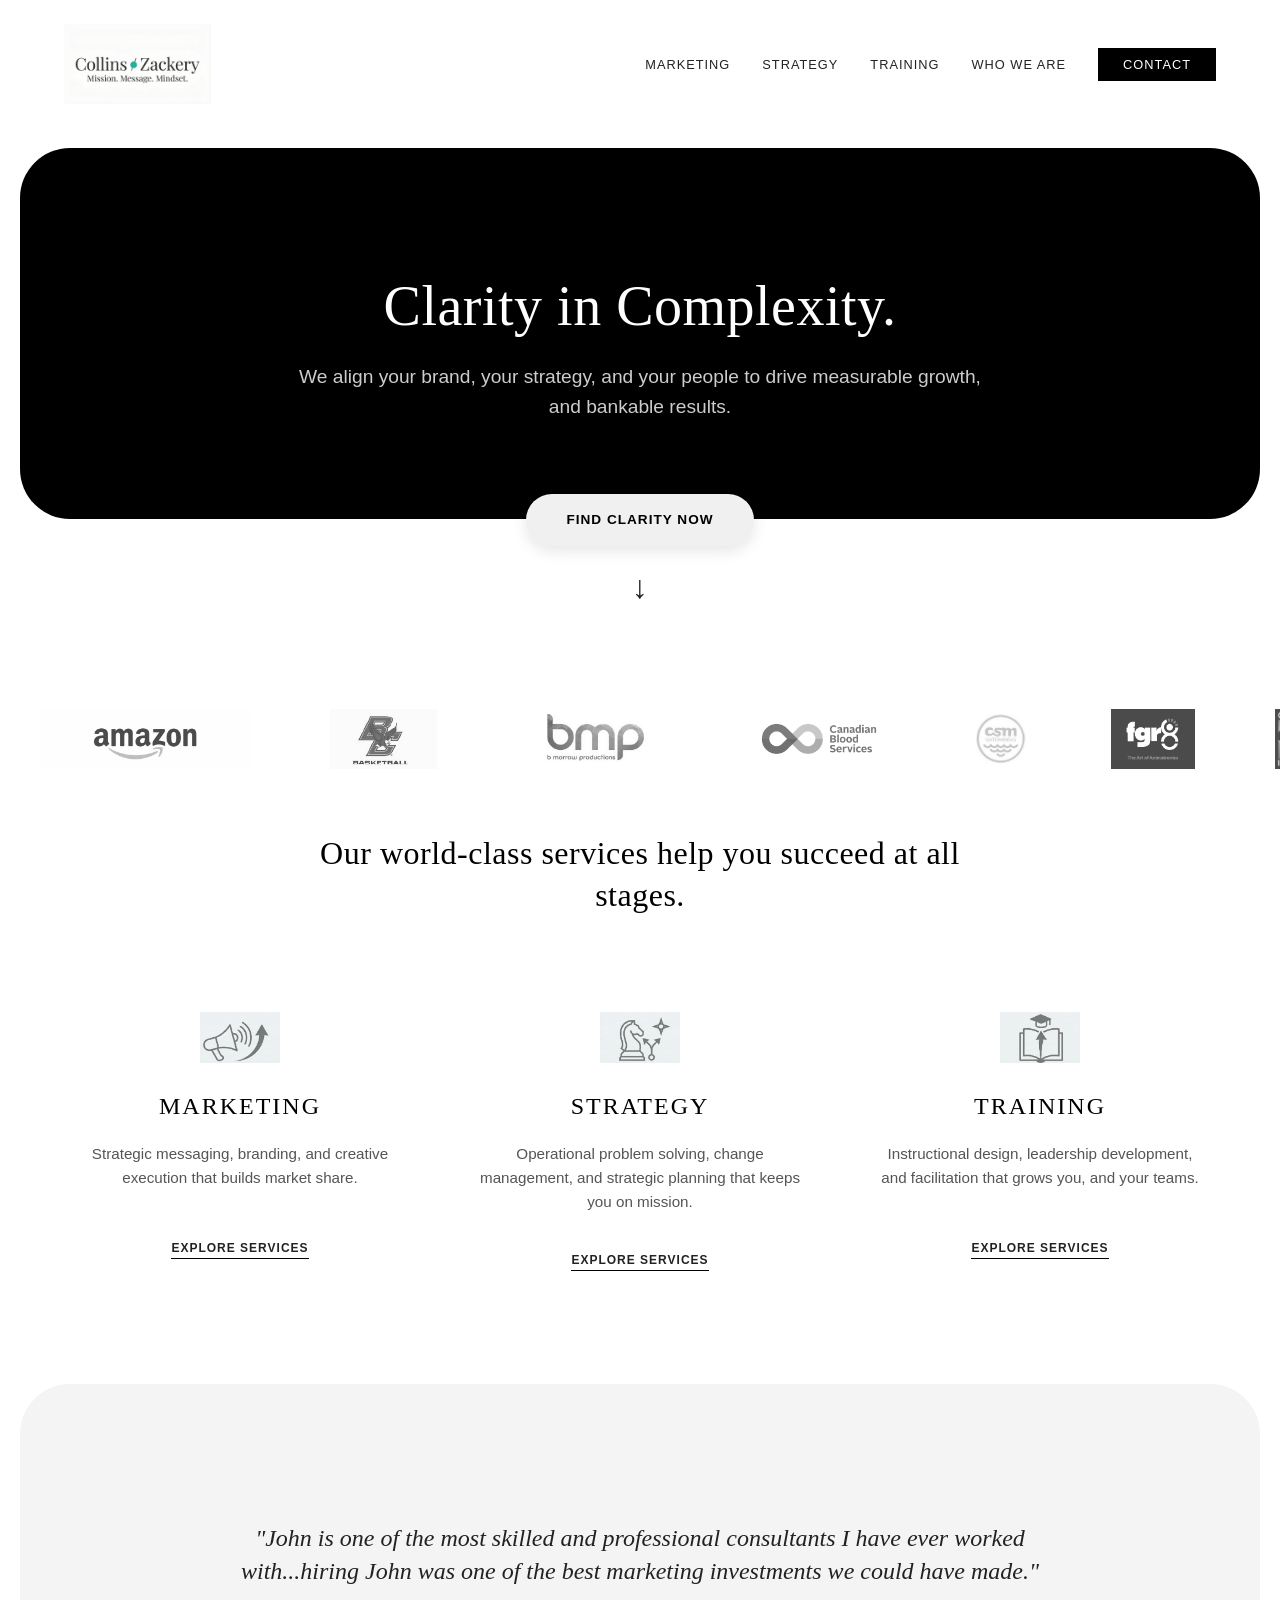
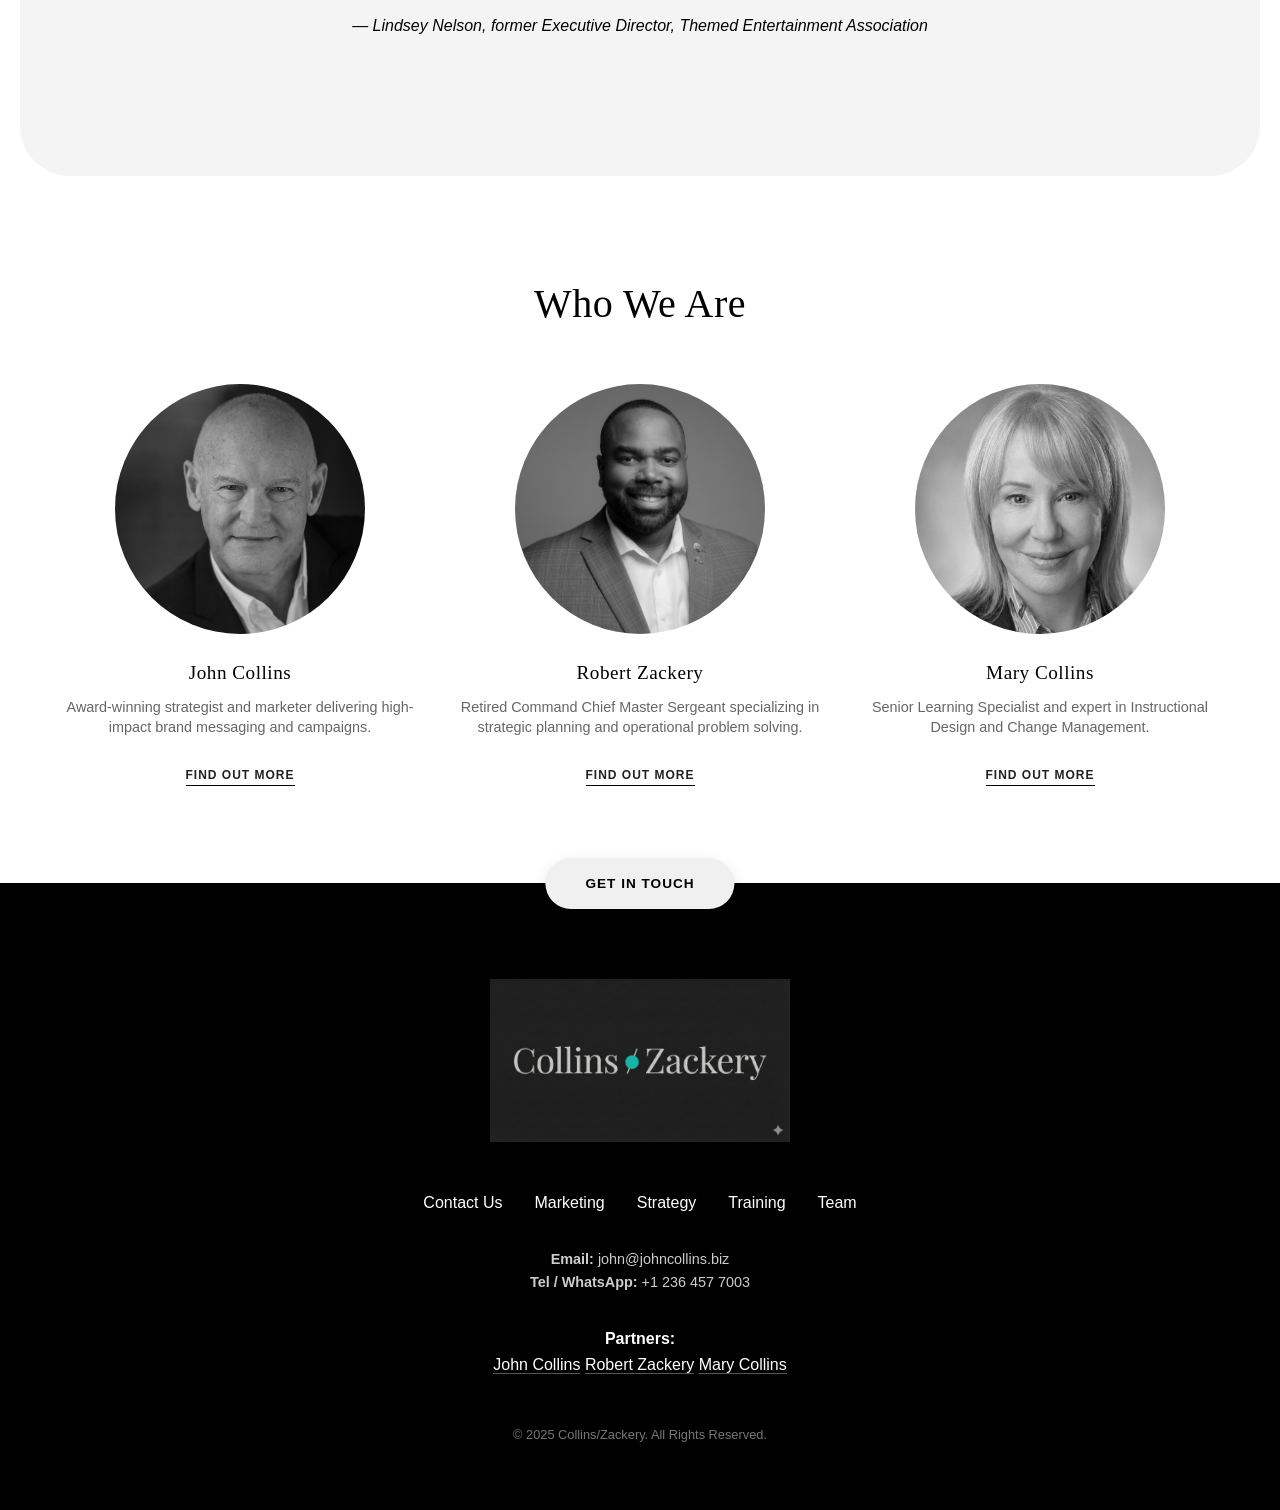
==== commit 810836a6: "Add files via upload" ====
--- a/index.html
+++ b/index.html
@@ -10,7 +10,9 @@
 <body>
 
     <nav>
-        <a href="index.html" class="logo">Collins/Zackery</a>
+        <a href="index.html">
+            <img src="CZ with tag on white.jpg" alt="Collins | Zackery" class="logo-img-nav">
+        </a>
         <ul class="nav-links">
             <li><a href="marketing.html">Marketing</a></li>
             <li><a href="strategy.html">Strategy</a></li>
@@ -149,14 +151,12 @@
                     <div class="quote">"John Collins has proven to be not only super strategic and a great stylist, he is very fast, accurate and dependable. I almost hate to write this testimonial because I want him all to myself!"</div>
                     <cite>— Janet Slavin, Business Development, Canadian Construction Association</cite>
                 </div>
-
             </div>
         </section>
 
         <section class="team-home">
             <h2>Who We Are</h2>
             <div class="team-grid">
-                
                 <div class="team-member">
                     <a href="about.html">
                         <img src="john headshot.jpg" alt="John Collins">
@@ -165,7 +165,6 @@
                     <p>Award-winning strategist and marketer delivering high-impact brand messaging and campaigns.</p>
                     <a href="about.html" class="btn-link">Find out more</a>
                 </div>
-
                 <div class="team-member">
                     <a href="about.html">
                         <img src="zack headshot.png" alt="Robert Zackery">
@@ -174,7 +173,6 @@
                     <p>Retired Command Chief Master Sergeant specializing in strategic planning and operational problem solving.</p>
                     <a href="about.html" class="btn-link">Find out more</a>
                 </div>
-
                 <div class="team-member">
                     <a href="about.html">
                         <img src="mary headshot.jpg" alt="Mary Collins">
@@ -183,7 +181,6 @@
                     <p>Senior Learning Specialist and expert in Instructional Design and Change Management.</p>
                     <a href="about.html" class="btn-link">Find out more</a>
                 </div>
-
             </div>
         </section>
 
@@ -206,6 +203,8 @@
         <a href="contact.html" class="pill-divider pill-bottom">Get in Touch</a>
         
         <footer>
+            <img src="CZ wordmark on black.jpg" alt="Collins | Zackery" class="logo-img-footer">
+
             <div class="footer-links">
                 <a href="contact.html">Contact Us</a>
                 <a href="marketing.html">Marketing</a>
--- a/style.css
+++ b/style.css
@@ -1,4 +1,4 @@
-/* COLLINS | ZACKERY - UPDATED DESIGN */
+/* COLLINS | ZACKERY - FINAL DESIGN */
 
 /* 1. Base Styles */
 * { box-sizing: border-box; margin: 0; padding: 0; }
@@ -26,10 +26,15 @@
     display: flex;
     justify-content: space-between;
     align-items: center;
-    padding: 2rem 5%;
+    padding: 1.5rem 5%;
     background: #fff;
 }
-.logo { font-size: 1.5rem; letter-spacing: 3px; font-weight: 600; text-transform: uppercase; }
+/* Header Logo Image */
+.logo-img-nav {
+    height: 80px; 
+    width: auto;
+    display: block;
+}
 .nav-links { display: flex; gap: 2rem; align-items: center; }
 .nav-links a { text-transform: uppercase; font-size: 0.8rem; letter-spacing: 1px; }
 .btn-nav { 
@@ -69,11 +74,10 @@
     flex-direction: column;
     align-items: center;
     margin-top: -25px;
-    margin-bottom: 2rem; /* Reduced bottom margin to bring logos closer */
+    margin-bottom: 4rem;
     position: relative;
     z-index: 10;
 }
-
 .pill-divider {
     background-color: #f0f0f0;
     color: #000;
@@ -86,21 +90,19 @@
     display: inline-block; 
     box-shadow: 0 5px 15px rgba(0,0,0,0.1);
 }
-
 .arrow-down {
     font-size: 2rem;
     color: #222;
     margin-top: 1rem;
     animation: bounce 2s infinite;
 }
-
 @keyframes bounce {
     0%, 20%, 50%, 80%, 100% {transform: translateY(0);}
     40% {transform: translateY(-5px);}
     60% {transform: translateY(-3px);}
 }
 
-/* 5. NEW: Scrolling Logo Banner */
+/* 5. Scrolling Logo Banner */
 .logo-scroller {
     width: 100%;
     overflow: hidden;
@@ -109,41 +111,31 @@
     white-space: nowrap;
     position: relative;
 }
-
 .logo-track {
     display: flex;
     align-items: center;
-    width: max-content; /* Allows container to grow with content */
+    width: max-content;
     animation: scroll 40s linear infinite;
 }
-
 .logo-track img {
-    height: 60px; /* Fixed height for uniformity */
+    height: 60px;
     width: auto;
-    margin: 0 40px; /* Spacing between logos */
-    filter: grayscale(100%); /* B&W by default */
+    margin: 0 40px;
+    filter: grayscale(100%);
     opacity: 0.7;
     transition: all 0.3s ease;
     cursor: pointer;
 }
-
-/* Hover Effects */
 .logo-track img:hover {
-    filter: grayscale(0%); /* Color on hover */
+    filter: grayscale(0%);
     opacity: 1;
-    transform: scale(1.1); /* Slight pop */
-}
-
-/* Pause scrolling on hover for better viewing */
-.logo-track:hover {
-    animation-play-state: paused;
-}
-
+    transform: scale(1.1);
+}
+.logo-track:hover { animation-play-state: paused; }
 @keyframes scroll {
     0% { transform: translateX(0); }
-    100% { transform: translateX(-50%); } /* Moves half way (one set of logos) */
-}
-
+    100% { transform: translateX(-50%); }
+}
 
 /* 6. Section Intro Line */
 .section-intro {
@@ -182,7 +174,7 @@
     border-bottom: 1px solid #000; padding-bottom: 3px; 
 }
 
-/* 8. Content Layouts (Service Pages) */
+/* 8. Content Layouts */
 .page-container { max-width: 1100px; margin: 0 auto; padding: 4rem 5%; }
 .service-section { 
     display: grid; grid-template-columns: 1fr 1fr; gap: 4rem; margin-bottom: 6rem; align-items: center; 
@@ -195,7 +187,7 @@
     content: "—"; position: absolute; left: 0; color: #999;
 }
 
-/* 9. Testimonials (Rounded) */
+/* 9. Testimonials */
 .testimonials { 
     background: #f4f4f4; 
     color: #000; 
@@ -210,12 +202,11 @@
 .testimonial-slide.active { display: block; }
 .quote { font-size: 1.5rem; font-family: 'Didot', serif; margin-bottom: 1.5rem; font-style: italic; line-height: 1.4; color: #222; }
 .cite { font-size: 0.8rem; text-transform: uppercase; letter-spacing: 2px; opacity: 0.7; display: block; margin-top: 1rem; color: #000; }
-
 @keyframes fadeEffect {
     from {opacity: 0;} to {opacity: 1;}
 }
 
-/* 10. Team Preview Section (Home) */
+/* 10. Team Preview Section */
 .team-home {
     text-align: center;
     max-width: 1200px;
@@ -238,10 +229,7 @@
     filter: grayscale(100%);
     transition: filter 0.3s ease;
 }
-.team-member img:hover {
-    filter: grayscale(0%);
-    cursor: pointer;
-}
+.team-member img:hover { filter: grayscale(0%); cursor: pointer; }
 .team-member h3 { font-size: 1.2rem; margin-bottom: 0.5rem; }
 .team-member p { font-size: 0.9rem; color: #666; margin-bottom: 1.5rem; line-height: 1.4; }
 
@@ -261,10 +249,7 @@
 .btn-submit:hover { background: #333; }
 
 /* 12. Footer & Bottom Pill */
-.footer-wrapper {
-    position: relative;
-    margin-top: 6rem;
-}
+.footer-wrapper { position: relative; margin-top: 6rem; }
 .pill-bottom {
     position: absolute;
     top: -25px;
@@ -278,20 +263,48 @@
     color: #fff; 
     text-align: center; 
 }
+/* Footer Logo Image */
+.logo-img-footer {
+    max-width: 300px;
+    width: 100%;
+    margin: 0 auto 3rem;
+    display: block;
+}
 .footer-links { display: flex; justify-content: center; gap: 2rem; margin: 2rem 0; }
 .footer-links a { color: #fff; }
 .contact-info { margin: 2rem 0; font-size: 0.9rem; color: #ccc; }
 .partners-list a { color: #fff; border-bottom: 1px solid #555; }
 .copyright { font-size: 0.8rem; color: #777; margin-top: 3rem; }
 
+/* 13. Portfolio & Projects */
+.portfolio-container { max-width: 1200px; margin: 0 auto 6rem; padding: 0 5%; }
+.portfolio-intro { text-align: center; margin-bottom: 4rem; border-top: 1px solid #eee; padding-top: 6rem; }
+.portfolio-grid { display: grid; grid-template-columns: repeat(3, 1fr); gap: 40px; }
+a.portfolio-item { display: block; text-align: left; margin-bottom: 2rem; cursor: pointer; color: inherit; }
+.portfolio-item img { width: 100%; height: 250px; object-fit: cover; border-radius: 4px; filter: grayscale(100%); transition: all 0.4s ease; margin-bottom: 1rem; box-shadow: 0 5px 15px rgba(0,0,0,0.05); }
+.portfolio-item:hover img { filter: grayscale(0%); transform: translateY(-5px); box-shadow: 0 10px 25px rgba(0,0,0,0.1); }
+.portfolio-item h3 { font-size: 1.1rem; margin-bottom: 0.2rem; text-transform: uppercase; letter-spacing: 1px; }
+.portfolio-item p { font-size: 0.9rem; color: #666; font-style: italic; font-family: 'Didot', serif; }
+
+.project-hero { height: 60vh; background-size: cover; background-position: center; position: relative; margin-bottom: 4rem; }
+.project-hero::after { content: ""; position: absolute; top: 0; left: 0; right: 0; bottom: 0; background: rgba(0,0,0,0.4); }
+.project-title { position: absolute; bottom: 4rem; left: 5%; color: #fff; z-index: 2; max-width: 800px; }
+.project-title h1 { color: #fff; font-size: 3.5rem; margin-bottom: 0.5rem; }
+.project-title p { font-size: 1.2rem; opacity: 0.9; }
+.project-content { max-width: 800px; margin: 0 auto 6rem; padding: 0 5%; font-size: 1.1rem; }
+.project-content h3 { font-size: 1.5rem; margin-top: 3rem; margin-bottom: 1rem; }
+.project-content p { margin-bottom: 1.5rem; color: #444; }
+
 /* Mobile */
 @media (max-width: 768px) {
     .hero h1 { font-size: 2.5rem; }
-    .three-doors, .service-section, .team-grid { grid-template-columns: 1fr; }
+    .three-doors, .service-section, .team-grid, .portfolio-grid { grid-template-columns: 1fr; }
     nav { flex-direction: column; padding: 1rem; }
     .nav-links { display: flex; flex-direction: column; gap: 1rem; margin-top: 1rem; width: 100%; text-align: center; }
     .pill-divider { padding: 12px 30px; font-size: 0.75rem; }
     .hero { margin: 20px 10px 0 10px; }
     .testimonials { margin: 40px 10px 6rem 10px; }
-    .logo-track img { height: 40px; margin: 0 20px; } /* Smaller logos on mobile */
+    .logo-track img { height: 40px; margin: 0 20px; }
+    .project-hero { height: 40vh; }
+    .project-title h1 { font-size: 2.5rem; }
 }
